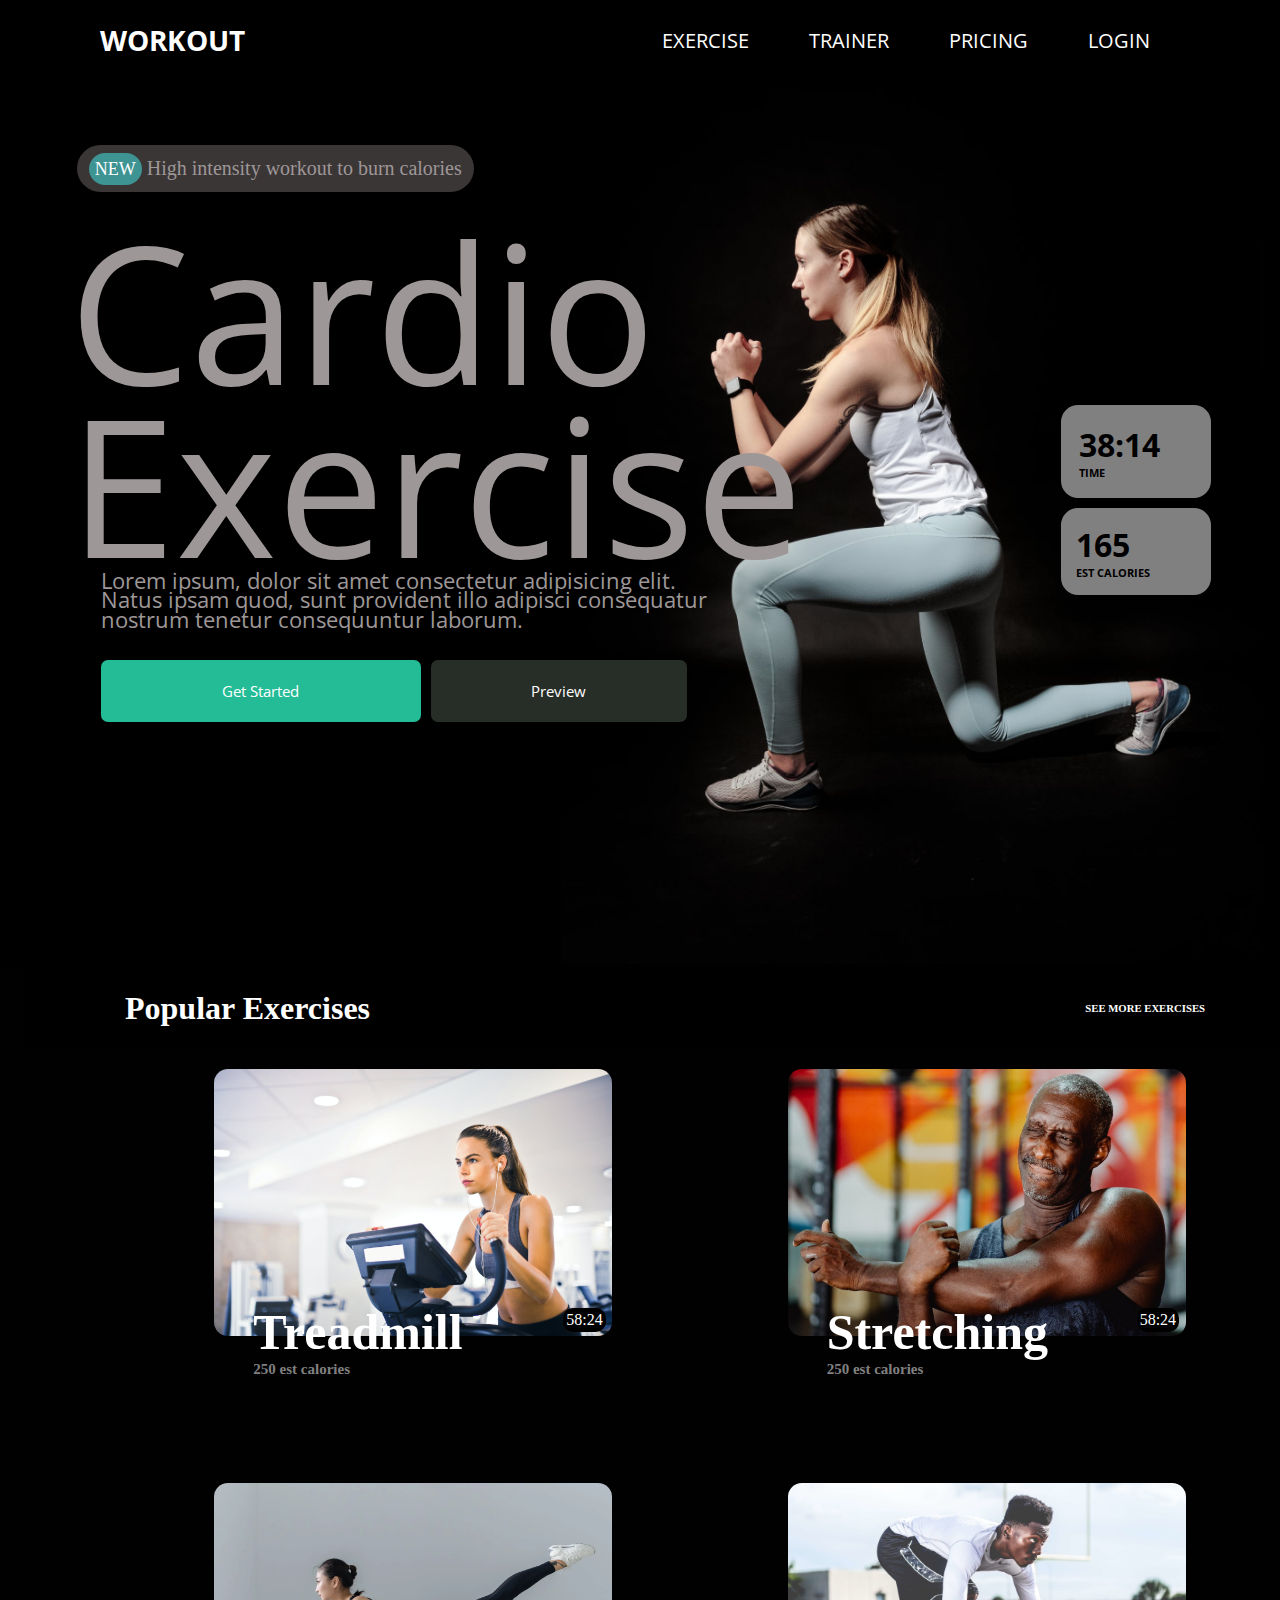
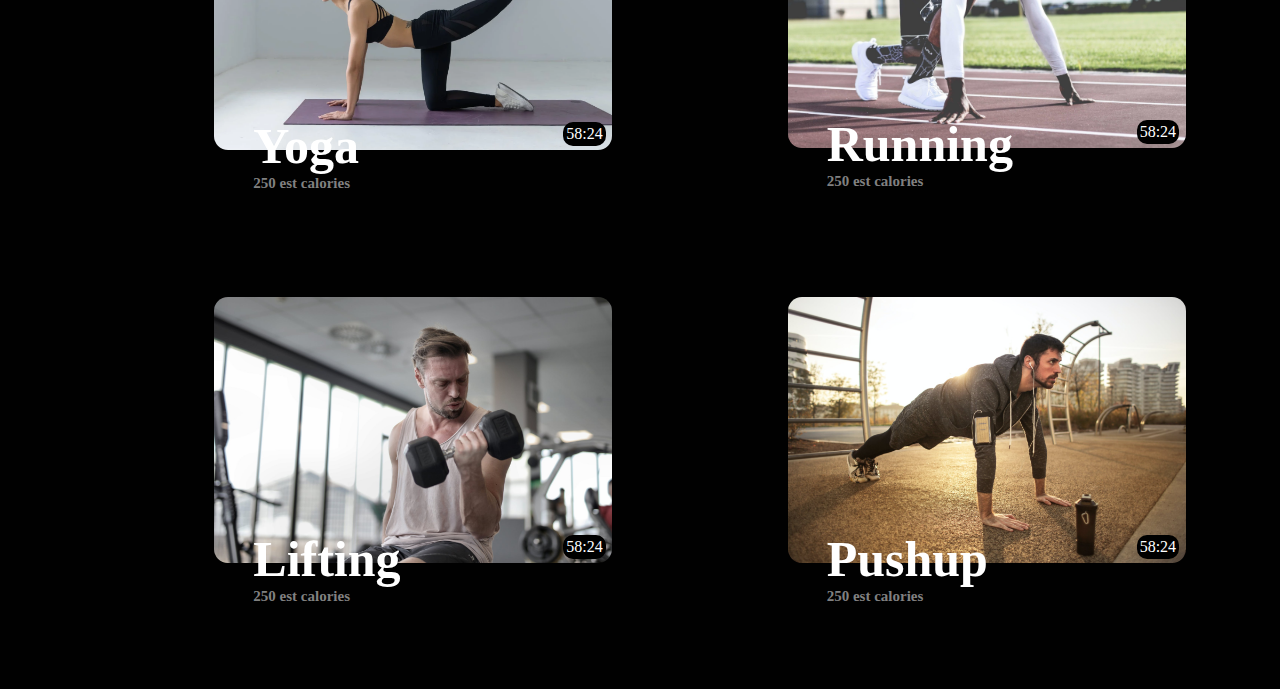
==== index.html @ fe5f3f13 "pushed" ====
<!DOCTYPE html>
<html lang="en">
  <head>
    <meta charset="UTF-8" />
    <meta http-equiv="X-UA-Compatible" content="IE=edge" />
    <meta name="viewport" content="width=device-width, initial-scale=1.0" />
    <title>TradeX Application</title>
    <!-- CSS only -->

    <link
      href="https://fonts.googleapis.com/css2?family=Open+Sans:wght@500&display=swap"
      rel="stylesheet"
    />
    <link
      rel="stylesheet"
      href="https://cdnjs.cloudflare.com/ajax/libs/font-awesome/4.7.0/css/font-awesome.min.css"
    />
    <link rel="stylesheet" href="styles.css" />
  </head>

  <body>
    <header>
      <div class="logo">WORKOUT</div>
      <div class="hamburger">
        <i class="fa fa-bars" style="font-size: 15px; color: white"></i>
        <!-- <div class="line"></div>
        <div class="line"></div>
        <div class="line"></div> -->
      </div>
      <nav class="nav-bar">
        <ul>
          <li>
            <a href="">EXERCISE</a>
          </li>
          <li>
            <a href=" ">TRAINER</a>
          </li>
          <li>
            <a href=" ">PRICING</a>
          </li>
          <li>
            <a href=" ">LOGIN</a>
          </li>
        </ul>
      </nav>
    </header>
    <div class="Top-Div">
      <img src="assets/image 1(1).png" alt="" />
      <div id="spanone">
        <h3>
          <span id="newSpan">NEW</span> High intensity workout to burn calories
        </h3>
      </div>
      <div class="cardio">
        <p>Cardio Exercise</p>
        <span class="lorem-btn">
          <p>
            Lorem ipsum, dolor sit amet consectetur adipisicing elit. Natus
            ipsam quod, sunt provident illo adipisci consequatur nostrum tenetur
            consequuntur laborum. <br />
            <button id="btns1">Get Started</button
            ><button id="btns2">Preview</button>
          </p></span
        >
      </div>
      <div class="stat">
        <div class="stat-time">
          <h1>38:14</h1>
          <h6>TIME</h6>
        </div>
        <div class="stat-cal">
          <h1>165</h1>
          <h6>EST CALORIES</h6>
        </div>
      </div>
    </div>
    <div class="Mid-Div">
      <div class="Mid-Div1">
        <h1>Popular Exercises</h1>
        <h6>SEE MORE EXERCISES</h6>
      </div>
      <div class="Cards">
        <div class="Card1">
              <img src="assets/image 4.png" alt="Card1">
              <span id="Card11"> <h1>Treadmill</h1>  <h6>250 est calories</h6></span>
              <span class="timer">
                <p>58:24</p>
              </span>
            </div>
        <div class="Card1">
              <img src="assets/image 7.png" alt="Card1">
              <span id="Card11"> <h1>Stretching</h1><h6>250 est calories</h6></span><span class="timer">
                <p>58:24</p>
              </span>
            </div>
        <div class="Card1">
              <img src="assets/image 2.png" alt="Card1">
              <span id="Card11"> <h1 >Yoga</h1>  <h6>250 est calories</h6></span><span class="timer">
                <p>58:24</p>
              </span> </div>
        <div class="Card1">   
              <img src="assets/image 5.png" alt="Card1">
              <span id="Card11"> <h1>Running</h1>  <h6>250 est calories</h6></span> <span class="timer">
                <p>58:24</p>
              </span></div>
        <div class="Card1">
              <img src="assets/image 6.png" alt="Card1">
              <span id="Card11"> <h1>Lifting</h1>  <h6>250 est calories</h6></span><span class="timer">
                <p>58:24</p>
              </span> </div>
        <div class="Card1">
                <img src="assets/image 3.png" alt="Card1">
                <span id="Card11"> <h1>Pushup</h1>  <h6>250 est calories</h6></span><span class="timer">
                    <p>58:24</p>
                  </span> </div>
        </div>
         
        </div>
    </div>
  </body>
  <script>
    hamburger = document.querySelector(".hamburger");
    hamburger.onclick = function () {
      navBar = document.querySelector(".nav-bar");
      navBar.classList.toggle("active");
    };
  </script>
</html>
---- styles.css ----
* {
  /* background-color: rgb(255, 255, 255); */
  margin: 0;
  padding: 0;
  list-style: none;
  text-decoration: none;
  /* font-family: "Google Sans Regular"; */
  box-sizing: border-box;
}

@media (min-width: 1100px) and (max-width: 1700px) {
  body {
    background-color: #010101;
  }
  header {
    width: 100%;
    height: 80px;
    background-color: #000000;
    display: flex;
    align-items: center;
    justify-content: space-between;
    padding: 0 100px;
  }

  .logo {
    font-size: 28px;
    font-family: "Open Sans", sans-serif;
    font-weight: bold;
    color: #ffffff;
    background-color: #01010100;
  }

  .hamburger {
    display: none;
  }
  .nav-bar ul {
    display: flex;
    z-index: 12;
  }
  .nav-bar ul li a {
    display: block;
    color: #fefefe;
    font-size: 20px;
    font-family: "Open Sans", sans-serif;
    padding: 10px 25px;
    border-radius: 50px;
    transition: 0.1s;
    margin: 0 5px;
    z-index: 12;
  }

  .nav-bar ul li a:hover {
    color: #19505f;
  }

  .nav-bar ul li a.active {
    color: #202029;
    background: #fefefe;
  }
  .Top-Div {
    background-color: rgb(0, 0, 0);
    width: 100%;
    height: auto;
    align-items: flex-end;
    text-align: right;
  }
  .Top-Div img {
    /* top: 25px; */
    right: 15px;
    position: relative;
    width: 55vw;
    height: auto;
  }
  #spanone {
    width: max-content;
    background-color: rgb(59, 54, 54);
    text-align: left;
    position: absolute;
    top: 145px;
    left: 6%;

    bottom: 80%;
    color: rgb(158, 151, 151);
    height: max-content;
    border-radius: 25px;
    padding: 05px;
    font-weight: lighter;
  }
  #spanone h3 {
    font-weight: lighter;
    font-size: 20px;
    padding: 07px;
  }
  #newSpan {
    background-color: rgb(62, 147, 147);
    color: rgb(255, 255, 255);
    border-radius: 25px;
    padding: 06px;
    font-size: 18px;
  }
  .cardio {
    line-height: 0.9;
    width: 50vw;
    font-size: 15vw;
    text-align: left;
    position: absolute;
    top: 220px;
    left: 5%;
    bottom: 30%;
    color: rgb(158, 151, 151);
    height: max-content;
    border-radius: 25px;
    padding: 05px;
    font-family: "Open Sans", sans-serif;
    height: auto;
  }

  .lorem-btn {
    margin: 50px 0 0 0;
    line-height: 0.9;
    width: 50vw;
    text-align: left;
    position: relative;
    left: 5%;
    color: rgb(158, 151, 151);
    height: max-content;
    border-radius: 25px;
    font-family: "Open Sans", sans-serif;
  }
  .lorem-btn p {
    font-size: 22px;
  }
  .lorem span {
    /* height: 10px; */
  }

  #btns1 {
    border: 1px solid rgba(196, 35, 35, 0);
    background-color: rgb(35, 188, 150);
    margin: 30px 10px 5px 0;
    color: white;
    font-family: "Open Sans", sans-serif;
    font-size: 15px;
    padding: 20px;
    border-radius: 7px;
    width: 25vw;
  }
  #btns2 {
    border: 1px solid rgba(196, 35, 35, 0);
    background-color: rgb(39, 46, 39);
    margin: 30px 10px 5px 0;
    font-size: 15px;
    padding: 20px;
    color: white;
    font-family: "Open Sans", sans-serif;
    border-radius: 7px;
    width: 20vw;
  }
  .stat {
    position: absolute;
    right: 5%;
    top: 45%;
  }
  .stat-time {
    margin: 0 0 010px 0;
    text-align: left;
    width: 150px;
    padding: 18px;
    background-color: gray;
    font-family: "Open Sans", sans-serif;
    border-radius: 17px;
  }
  .stat-cal {
    text-align: left;
    margin: 010px 05px 0 0;
    width: 150px;
    padding: 15px;
    background-color: gray;
    font-family: "Open Sans", sans-serif;
    border-radius: 17px;
  }
  .Mid-Div1 {
    margin: 0 25px 0 25px;
    width: 100%;
    height: 80px;
    background-color: #000000;
    display: flex;
    align-items: center;
    justify-content: space-between;
    padding: 0 100px;
    color: white;
  }
  .Cards {
    justify-content: space-evenly;
    margin: 0 60px 0 60px;
    width: 100%;
    height: 100%;
    /* border: 2px solid #981c1c; */
    display: flex;
    flex-wrap: wrap;
    border-radius: 15px 15px 15px 15px;
  }
  .Card1 {
    margin: 20px 20px 20px 20px;
    background-color: rgba(255, 255, 255, 0);
    border-radius: 15px 15px 15px 15px;
    width: max-content;
  }
  .Card1 img {
    padding: 01px;
    border-radius: 15px 15px 15px 15px;
    width: 400px;
  }
  #Card11 {
    font-size: 25px;
    position: relative;
    bottom: 40px;
    /* top: 0px; */
    left: 40px;
    z-index: 20;
    color: rgb(255, 255, 255);
    justify-content: space-between;
  }
  #Card11 h6 {
    font-size: 15px;
    color: gray;
  }
  .timer p {
    background-color: black;
    width: max-content;
    padding: 3px;
    color: rgb(255, 255, 255);
    position: relative;
    bottom: 110px;
    left: 350px;
    border-radius: 10px;
  }
}
@media (min-width: 900px) and (max-width: 1100px) {
  header {
    padding: 0 30px;
  }

  body {
    background-color: #010101;
  }
  header {
    width: 100%;
    height: 80px;
    background-color: #000000;
    display: flex;
    align-items: center;
    justify-content: space-between;
    padding: 0 100px;
  }

  .logo {
    font-size: 28px;
    font-family: "Open Sans", sans-serif;
    font-weight: bold;
    color: #ffffff;
    background-color: #01010100;
  }

  .hamburger {
    display: none;
  }
  .nav-bar ul {
    display: flex;
    z-index: 12;
  }
  .nav-bar ul li a {
    display: block;
    color: #fefefe;
    font-size: 15px;
    font-family: "Open Sans", sans-serif;
    padding: 5px 15px;
    border-radius: 50px;
    transition: 0.1s;
    margin: 0 5px;
    z-index: 12;
  }

  .nav-bar ul li a:hover {
    color: #19505f;
  }

  .nav-bar ul li a.active {
    color: #202029;
    background: #fefefe;
  }
  .Top-Div {
    background-color: rgb(0, 0, 0);
    width: 100%;
    height: auto;
    align-items: flex-end;
    text-align: right;
  }
  .Top-Div img {
    /* top: 25px; */
    right: 15px;
    position: relative;
    width: 55vw;
    height: auto;
  }
  #spanone {
    width: max-content;
    background-color: rgb(59, 54, 54);
    text-align: left;
    position: absolute;
    top: 145px;
    left: 6%;

    bottom: 80%;
    color: rgb(158, 151, 151);
    height: max-content;
    border-radius: 25px;
    padding: 05px;
    font-weight: lighter;
  }
  #spanone h3 {
    font-weight: lighter;
    font-size: 20px;
    padding: 07px;
  }
  #newSpan {
    background-color: rgb(62, 147, 147);
    color: rgb(255, 255, 255);
    border-radius: 25px;
    padding: 06px;
    font-size: 18px;
  }
  .cardio {
    line-height: 0.9;
    width: 50vw;
    font-size: 15vw;
    text-align: left;
    position: absolute;
    top: 220px;
    left: 5%;
    bottom: 30%;
    color: rgb(158, 151, 151);
    height: max-content;
    border-radius: 25px;
    padding: 05px;
    font-family: "Open Sans", sans-serif;
  }
  .stat {
    position: absolute;
    right: 5%;
    top: 45%;
  }
  .stat-time {
    margin: 0 0 010px 0;
    text-align: left;
    width: 150px;
    padding: 18px;
    background-color: gray;
    font-family: "Open Sans", sans-serif;
    border-radius: 17px;
  }
  .stat-cal {
    text-align: left;
    margin: 010px 05px 0 0;
    width: 150px;
    padding: 15px;
    background-color: gray;
    font-family: "Open Sans", sans-serif;
    border-radius: 17px;
  }
  .lorem-btn {
    margin: 50px 0 0 0;
    line-height: 0.9;
    width: 50vw;
    text-align: left;
    position: relative;
    left: 5%;
    color: rgb(158, 151, 151);
    height: max-content;
    border-radius: 25px;
    font-family: "Open Sans", sans-serif;
  }
  .lorem-btn p {
    font-size: 22px;
  }
  .lorem span {
    height: 50px;
  }
  #btns1 {
    border: 1px solid rgba(196, 35, 35, 0);
    background-color: rgb(35, 188, 150);
    margin: 30px 10px 5px 0;
    color: white;
    font-family: "Open Sans", sans-serif;
    font-size: 15px;
    padding: 20px;
    border-radius: 7px;
    width: 25vw;
  }
  #btns2 {
    border: 1px solid rgba(196, 35, 35, 0);
    background-color: rgb(39, 46, 39);
    margin: 30px 10px 5px 0;
    font-size: 15px;
    padding: 20px;
    color: white;
    font-family: "Open Sans", sans-serif;
    border-radius: 7px;
    width: 20vw;
  }
  .Mid-Div1 {
    margin: 0 25px 0 25px;
    width: 100%;
    height: 80px;
    background-color: #000000;
    display: flex;
    align-items: center;
    justify-content: space-between;
    padding: 0 100px;
    color: white;
  }
  .Cards {
    justify-content: space-evenly;
    margin: 0 60px 0 60px;
    width: 100%;
    height: 100%;
    /* border: 2px solid #981c1c; */
    display: flex;
    flex-wrap: wrap;
    border-radius: 15px 15px 15px 15px;
  }
  .Card1 {
    margin: 20px 20px 20px 20px;
    background-color: rgba(255, 255, 255, 0);
    border-radius: 15px 15px 15px 15px;
    width: max-content;
  }
  .Card1 img {
    padding: 01px;
    border-radius: 15px 15px 15px 15px;
    width: 400px;
  }
  #Card11 {
    font-size: 25px;
    position: relative;
    bottom: 40px;
    /* top: 0px; */
    left: 40px;
    z-index: 20;
    color: rgb(255, 255, 255);
    justify-content: space-between;
  }
  #Card11 h6 {
    font-size: 15px;
    color: gray;
  }
  .timer p {
    background-color: black;
    width: max-content;
    padding: 3px;
    color: rgb(255, 255, 255);
    position: relative;
    bottom: 110px;
    left: 350px;
    border-radius: 10px;
  }
}
@media (min-width: 768px) and (max-width: 900px) {
  /* .hamburger {
    display: block;
    cursor: pointer;
  }
  .hamburger .line {
    width: 35px;
    height: 5px;
    background-color: #0c4955;
    margin: 5px 0;
  }
  .nav-bar {
    align-items: flex-end;
    height: 00px;
    position: fixed;
    top: 80px;
    left: 50%;
    right: 0;
    width: 50vw;
    background: #08232d82;
    transition: 1s;
    overflow: hidden;
    z-index: 12;
  }
  .nav-bar.active {
    height: 250px;
    border-radius: 0 0 25px 25px;
  }
  .nav-bar ul {
    display: block;
    width: fit-content;
    margin: 1px auto 0 auto;
    text-align: right;
    transition: 1s;
    opacity: 0;
    position: relative;
  }
  .nav-bar.active ul {
    opacity: 1;
  }
  .nav-bar ul li a {
    margin-bottom: 12px;
    font-size: 3vw;
  } */

  body {
    background-color: #010101;
  }
  header {
    width: 100%;
    height: 80px;
    background-color: #000000;
    display: flex;
    align-items: center;
    justify-content: space-between;
    padding: 0 100px;
  }

  .logo {
    font-size: 28px;
    font-family: "Open Sans", sans-serif;
    font-weight: bold;
    color: #ffffff;
    background-color: #01010100;
  }

  .hamburger {
    display: none;
  }
  .nav-bar ul {
    display: flex;
    z-index: 12;
  }
  .nav-bar ul li a {
    display: block;
    color: #fefefe;
    font-size: 15px;
    font-family: "Open Sans", sans-serif;
    padding: 5px 05px;
    border-radius: 50px;
    transition: 0.1s;
    margin: 0 5px;
    z-index: 12;
  }

  .nav-bar ul li a:hover {
    color: #19505f;
  }

  .nav-bar ul li a.active {
    color: #202029;
    background: #fefefe;
  }
  .Top-Div {
    background-color: rgb(0, 0, 0);
    width: 100%;
    height: auto;
    align-items: flex-end;
    text-align: right;
  }
  .Top-Div img {
    /* top: 25px; */
    right: 15px;
    position: relative;
    width: 55vw;
    height: auto;
  }
  #spanone {
    width: max-content;
    background-color: rgb(59, 54, 54);
    text-align: left;
    position: absolute;
    top: 145px;
    left: 6%;

    bottom: 80%;
    color: rgb(158, 151, 151);
    height: max-content;
    border-radius: 25px;
    padding: 05px;
    font-weight: lighter;
  }
  #spanone h3 {
    font-weight: lighter;
    font-size: 20px;
    padding: 07px;
  }
  #newSpan {
    background-color: rgb(62, 147, 147);
    color: rgb(255, 255, 255);
    border-radius: 25px;
    padding: 06px;
    font-size: 18px;
  }
  .cardio {
    line-height: 0.9;
    width: 50vw;
    font-size: 15vw;
    text-align: left;
    position: absolute;
    top: 220px;
    left: 5%;
    bottom: 30%;
    color: rgb(158, 151, 151);
    height: max-content;
    border-radius: 25px;
    padding: 05px;
    font-family: "Open Sans", sans-serif;
  }
  .stat {
    position: absolute;
    right: 5%;
    top: 45%;
  }
  .stat-time {
    margin: 0 0 010px 0;
    text-align: left;
    width: 150px;
    padding: 18px;
    background-color: gray;
    font-family: "Open Sans", sans-serif;
    border-radius: 17px;
  }
  .stat-cal {
    text-align: left;
    margin: 010px 05px 0 0;
    width: 150px;
    padding: 15px;
    background-color: gray;
    font-family: "Open Sans", sans-serif;
    border-radius: 17px;
  }
  .lorem-btn {
    margin: 50px 0 0 0;
    line-height: 0.9;
    width: 50vw;
    text-align: left;
    position: relative;
    left: 5%;
    color: rgb(158, 151, 151);
    height: max-content;
    border-radius: 25px;
    font-family: "Open Sans", sans-serif;
  }
  .lorem-btn p {
    font-size: 22px;
  }
  .lorem span {
    height: 50px;
  }
  #btns1 {
    border: 1px solid rgba(196, 35, 35, 0);
    background-color: rgb(35, 188, 150);
    margin: 30px 10px 5px 0;
    color: white;
    font-family: "Open Sans", sans-serif;
    font-size: 15px;
    padding: 20px;
    border-radius: 7px;
    width: 25vw;
  }
  #btns2 {
    border: 1px solid rgba(196, 35, 35, 0);
    background-color: rgb(39, 46, 39);
    margin: 30px 10px 5px 0;
    font-size: 15px;
    padding: 20px;
    color: white;
    font-family: "Open Sans", sans-serif;
    border-radius: 7px;
    width: 20vw;
  }
  .Mid-Div1 {
    margin: 0 25px 0 25px;
    width: 100%;
    height: 80px;
    background-color: #000000;
    display: flex;
    align-items: center;
    justify-content: space-between;
    padding: 0 100px;
    color: white;
  }
  .Cards {
    justify-content: space-evenly;
    margin: 0 60px 0 60px;
    width: 100%;
    height: 100%;
    /* border: 2px solid #981c1c; */
    display: flex;
    flex-wrap: wrap;
    border-radius: 15px 15px 15px 15px;
  }
  .Card1 {
    margin: 20px 20px 20px 20px;
    background-color: rgba(255, 255, 255, 0);
    border-radius: 15px 15px 15px 15px;
    width: max-content;
  }
  .Card1 img {
    padding: 01px;
    border-radius: 15px 15px 15px 15px;
    width: 400px;
  }
  #Card11 {
    font-size: 25px;
    position: relative;
    bottom: 40px;
    /* top: 0px; */
    left: 40px;
    z-index: 20;
    color: rgb(255, 255, 255);
    justify-content: space-between;
  }
  #Card11 h6 {
    font-size: 15px;
    color: gray;
  }
  .timer p {
    background-color: black;
    width: max-content;
    padding: 3px;
    color: rgb(255, 255, 255);
    position: relative;
    bottom: 110px;
    left: 350px;
    border-radius: 10px;
  }
}
@media (min-width: 480px) and (max-width: 768px) {
  body {
    background-color: #010101;
  }
  header {
    width: 100%;
    height: 45px;
    background-color: #000000;
    display: flex;
    align-items: center;
    justify-content: space-between;
    padding: 0 10px 0 0;
  }
  .logo {
    font-size: 28px;
    font-family: "Open Sans", sans-serif;
    font-weight: bold;
    color: #ffffff;
    background-color: #01010100;
  }
  .hamburger {
    display: block;
    cursor: pointer;
  }
  .nav-bar {
    height: 00px;
    position: static;
    top: 60px;
    left: 72%;
    right: 0;
    width: 25vw;
    background: #08232d82;
    transition: 1s;
    overflow: hidden;
    z-index: 12;
  }
  .nav-bar.active {
    height: 150px;
    border-radius: 0 0 25px 25px;
  }
  .nav-bar ul {
    display: block;
    width: fit-content;
    margin: 1px auto 0 auto;
    text-align: right;
    transition: 0.5s;
    opacity: 0;
  }
  .nav-bar.active ul {
    opacity: 1;
  }
  .nav-bar ul li a {
    /* margin-bottom: 12px ; */
    font-size: 15px;
    position: relative;
    /* left: 25vw; */
  }
  .nav-bar ul li a:hover {
    color: #19505f;
  }
  .nav-bar ul li a.active {
    color: #202029;
    background: #fefefe;
  }
  header {
    padding: 0 50px;
  }
  .logo {
    font-size: 14px;
    font-weight: bold;
    color: #ffffff;
    background-color: #01010100;
  }
  .Top-Div {
    background-color: rgb(0, 0, 0);
    width: 100%;
    height: auto;
    align-items: flex-end;
    text-align: right;
  }
  .Top-Div img {
    /* top: 25px; */
    right: 15px;
    position: relative;
    width: 55vw;
    height: auto;
  }
  #spanone {
    width: fit-content;
    background-color: rgb(59, 54, 54);
    text-align: left;
    position: absolute;
    top: 60px;
    left: 6%;
    bottom: 80%;
    color: rgb(158, 151, 151);
    height: max-content;
    border-radius: 25px;
    padding: 03px;
    font-weight: lighter;
  }
  #spanone h3 {
    font-weight: lighter;
    font-size: 6px;
    padding: 2px;
  }
  #newSpan {
    background-color: aqua;
    color: rgb(255, 255, 255);
    border-radius: 25px;
    padding: 3px;
    font-size: 5px;
  }
  .cardio {
    line-height: 0.9;
    width: 50vw;
    font-size: 14.5vw;
    text-align: left;
    position: absolute;
    top: 80px;
    left: 5%;
    bottom: 30%;
    color: rgb(255, 255, 255);
    height: max-content;
    border-radius: 25px;
    padding: 05px;
    font-family: "Open Sans", sans-serif;
  }
  .lorem-btn {
    top: 10px;
    margin: 0px 0 0 0;
    line-height: 0.9;
    width: 50vw;
    text-align: left;
    position: relative;
    left: 5%;
    color: rgb(158, 151, 151);
    height: max-content;
    border-radius: 25px;
    font-family: "Open Sans", sans-serif;
  }
  .lorem-btn p {
    font-size: 6px;
    width: 150px;
  }
  #btns1 {
    border: 1px solid rgba(196, 35, 35, 0);
    background-color: rgb(35, 188, 150);
    margin: 5px 5px 5px 0;
    color: white;
    font-family: "Open Sans", sans-serif;
    font-size: 6px;
    padding: 5px;
    border-radius: 7px;
    width: max-content;
  }
  #btns2 {
    border: 1px solid rgba(196, 35, 35, 0);
    background-color: rgb(39, 46, 39);
    margin: 5px 5px 5px 0;
    color: white;
    font-family: "Open Sans", sans-serif;
    font-size: 6px;
    padding: 5px;
    border-radius: 7px;
    width: max-content;
  }
  .stat {
    position: absolute;
    right: 7%;
    top: 90px;
  }
  .stat-time {
    color: yellow;
    font-size: 4px;
    margin: 0 0 010px 0;
    text-align: left;
    width: max-content;
    padding: 5px;
    background-color: rgb(74, 67, 67);
    font-family: "Open Sans", sans-serif;
    border-radius: 8px;
  }
  .stat-cal {
    color: rgb(190, 24, 51);
    font-size: 4px;
    margin: 0 0 010px 0;
    text-align: left;
    width: 30px;
    padding: 5px;
    background-color: rgb(74, 67, 67);
    font-family: "Open Sans", sans-serif;
    border-radius: 8px;
  }
  .Mid-Div1 {
    margin: 0 25px 0 25px;
    width: 100%;
    height: 80px;
    background-color: #000000;
    display: flex;
    align-items: center;
    justify-content: space-between;
    padding: 0 100px;
    color: white;
  }
  .Cards {
    justify-content: space-evenly;
    margin: 0 60px 0 60px;
    width: 100%;
    height: 100%;
    /* border: 2px solid #981c1c; */
    display: flex;
    flex-wrap: wrap;
    border-radius: 15px 15px 15px 15px;
  }
  .Card1 {
    margin: 20px 20px 20px 20px;
    background-color: rgba(255, 255, 255, 0);
    border-radius: 15px 15px 15px 15px;
    width: max-content;
  }
  .Card1 img {
    padding: 01px;
    border-radius: 15px 15px 15px 15px;
    width: 400px;
  }
  #Card11 {
    font-size: 25px;
    position: relative;
    bottom: 40px;
    /* top: 0px; */
    left: 40px;
    z-index: 20;
    color: rgb(255, 255, 255);
    justify-content: space-between;
  }
  #Card11 h6 {
    font-size: 15px;
    color: gray;
  }
  .timer p {
    background-color: black;
    width: max-content;
    padding: 3px;
    color: rgb(255, 255, 255);
    position: relative;
    bottom: 110px;
    left: 350px;
    border-radius: 10px;
  }
}
@media (min-width: 300px) and (max-width: 480px) {
  body {
    background-color: #010101;
  }
  header {
    width: 100%;
    height: 45px;
    background-color: #000000;
    display: flex;
    align-items: center;
    justify-content: space-between;
  }
  .logo {
    font-size: 28px;
    font-family: "Open Sans", sans-serif;
    font-weight: bold;
    color: #ffffff;
    background-color: #01010100;
  }
  .hamburger {
    display: block;
    cursor: pointer;
  }
  .nav-bar {
    height: 00px;
    position: fixed;
    top: 40px;
    left: 68%;
    right: 0;
    width: 20vw;
    background: #ffffff37;
    transition: 1s;
    overflow: hidden;
    z-index: 12;
  }
  .nav-bar.active {
    height: 80px;
    border-radius: 0 0 10px 10px;
  }
  .nav-bar ul {
    display: block;
    width: fit-content;
    margin: 1px auto 0 auto;
    text-align: left;
    transition: 0.5s;
    opacity: 0;
  }
  .nav-bar.active ul {
    opacity: 1;
  }
  .nav-bar ul li a {
    font-size: 8px;
    position: relative;
    color: white;
  }
  .nav-bar ul li a:hover {
    color: #19505f;
  }
  .nav-bar ul li a.active {
    color: #202029;
    background: #fefefe;
  }
  header {
    position: static;
    padding: 0 50px;
  }
  .logo {
    font-size: 14px;
    font-weight: bold;
    color: #ffffff;
    background-color: #01010100;
  }
  .Top-Div {
    background-color: rgb(0, 0, 0);
    width: 100%;
    height: auto;
    align-items: flex-end;
    text-align: right;
  }
  .Top-Div img {
    /* top: 25px; */
    right: 15px;
    position: relative;
    width: 55vw;
    height: auto;
  }
  #spanone {
    width: fit-content;
    background-color: rgb(59, 54, 54);
    text-align: left;
    position: absolute;
    top: 60px;
    left: 6%;
    bottom: 80%;
    color: rgb(158, 151, 151);
    height: max-content;
    border-radius: 25px;
    padding: 03px;
    font-weight: lighter;
  }
  #spanone h3 {
    font-weight: lighter;
    font-size: 6px;
    padding: 2px;
  }
  #newSpan {
    background-color: aqua;
    color: rgb(255, 255, 255);
    border-radius: 25px;
    padding: 3px;
    font-size: 5px;
  }
  .cardio {
    line-height: 0.9;
    width: 50vw;
    font-size: 14.5vw;
    text-align: left;
    position: absolute;
    top: 80px;
    left: 5%;
    bottom: 30%;
    color: rgb(255, 255, 255);
    height: max-content;
    border-radius: 25px;
    padding: 05px;
    font-family: "Open Sans", sans-serif;
  }
  .lorem-btn {
    top: 10px;
    margin: 0px 0 0 0;
    line-height: 0.9;
    width: 50vw;
    text-align: left;
    position: relative;
    left: 5%;
    color: rgb(158, 151, 151);
    height: max-content;
    border-radius: 25px;
    font-family: "Open Sans", sans-serif;
  }
  .lorem-btn p {
    font-size: 6px;
    width: 150px;
  }
  #btns1 {
    border: 1px solid rgba(196, 35, 35, 0);
    background-color: rgb(35, 188, 150);
    margin: 5px 5px 5px 0;
    color: white;
    font-family: "Open Sans", sans-serif;
    font-size: 6px;
    padding: 5px;
    border-radius: 7px;
    width: max-content;
  }
  #btns2 {
    border: 1px solid rgba(196, 35, 35, 0);
    background-color: rgb(39, 46, 39);
    margin: 5px 5px 5px 0;
    color: white;
    font-family: "Open Sans", sans-serif;
    font-size: 6px;
    padding: 5px;
    border-radius: 7px;
    width: max-content;
  }
  .stat {
    position: absolute;
    right: 7%;
    top: 90px;
  }
  .stat-time {
    color: yellow;
    font-size: 4px;
    margin: 0 0 010px 0;
    text-align: left;
    width: max-content;
    padding: 5px;
    background-color: rgb(74, 67, 67);
    font-family: "Open Sans", sans-serif;
    border-radius: 8px;
  }
  .stat-cal {
    color: rgb(190, 24, 51);
    font-size: 4px;
    margin: 0 0 010px 0;
    text-align: left;
    width: 30px;
    padding: 5px;
    background-color: rgb(74, 67, 67);
    font-family: "Open Sans", sans-serif;
    border-radius: 8px;
  }
  .Mid-Div1 {
    /* margin: 0 25px 0 25px; */
    width: 100%;
    height: auto;
    background-color: #000000;
    display: flex;
    align-items: flex-start;
    justify-content: space-between;
    padding: 0 100px;
    color: white;
  }
  .Mid-Div1 h1 {
    width: max-content;
    font-size: 15px;
    padding-bottom: 15px;
    margin-right: 50px;
  }
  .Mid-Div1 h6 {
    margin-left: 0px;
    padding: 10px;
    font-size: 5px;
  }

  .Cards {
    justify-content: space-evenly;
    margin: 0 0px 0 0px;
    width: 100%;
    height: 100%;
    /* border: 2px solid #981c1c; */
    display: flex;
    flex-wrap: wrap;
    border-radius: 15px 15px 15px 15px;
  }
  .Card1 {
    margin: -20px 20px -20px 20px;
    background-color: rgba(255, 255, 255, 0);
    border-radius: 15px 15px 15px 15px;
    width: max-content;
  }
  .Card1 img {
    padding: 01px;
    border-radius: 15px 15px 15px 15px;
    width: 250px;
  }
  #Card11 {
    font-size: 20px;
    position: relative;
    bottom: 35px;
    /* top: 0px; */
    left: 20px;
    z-index: 20;
    color: rgb(255, 255, 255);
    justify-content: space-between;
  }
  #Card11 h6 {
    font-size: 10px;
    color: gray;
  }
  .timer p {
    background-color: black;
    width: max-content;
    padding: 3px;
    color: rgb(255, 255, 255);
    position: relative;
    bottom: 90px;
    left: 200px;
    border-radius: 10px;
  }
}
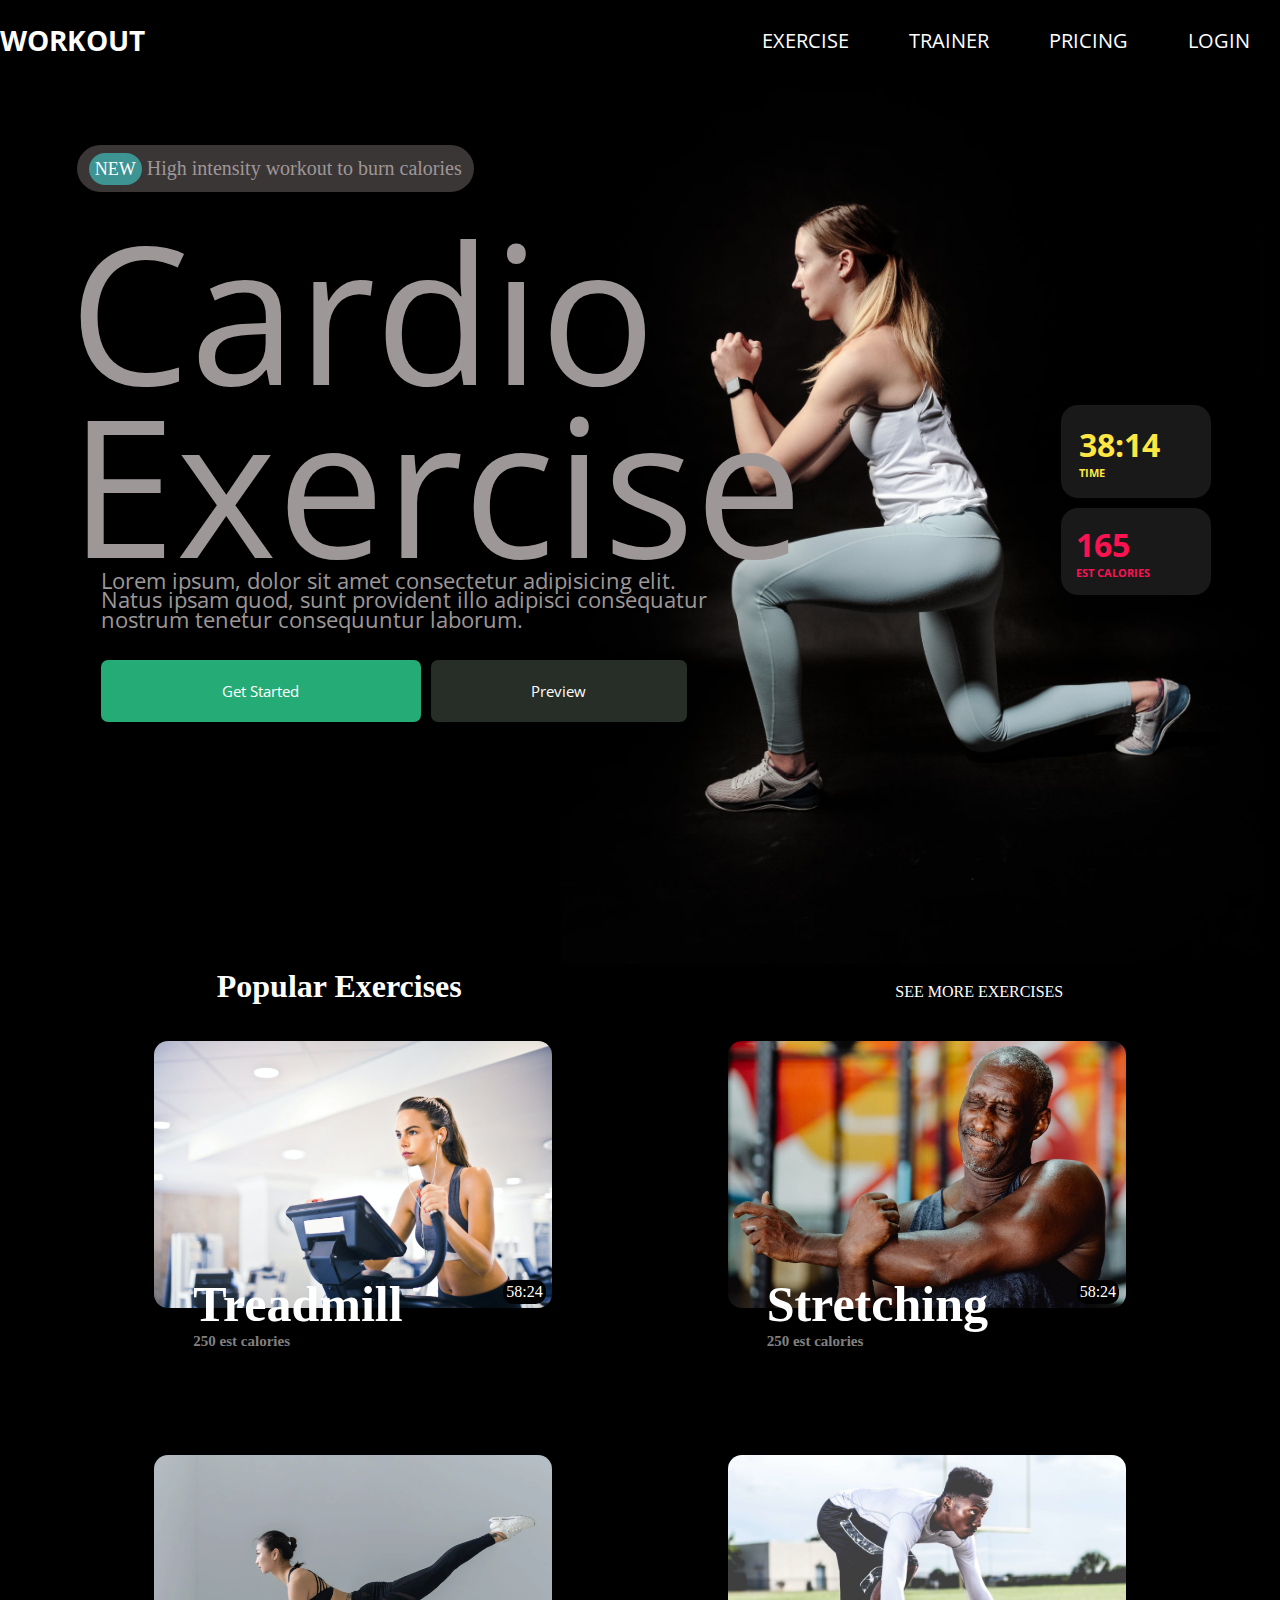
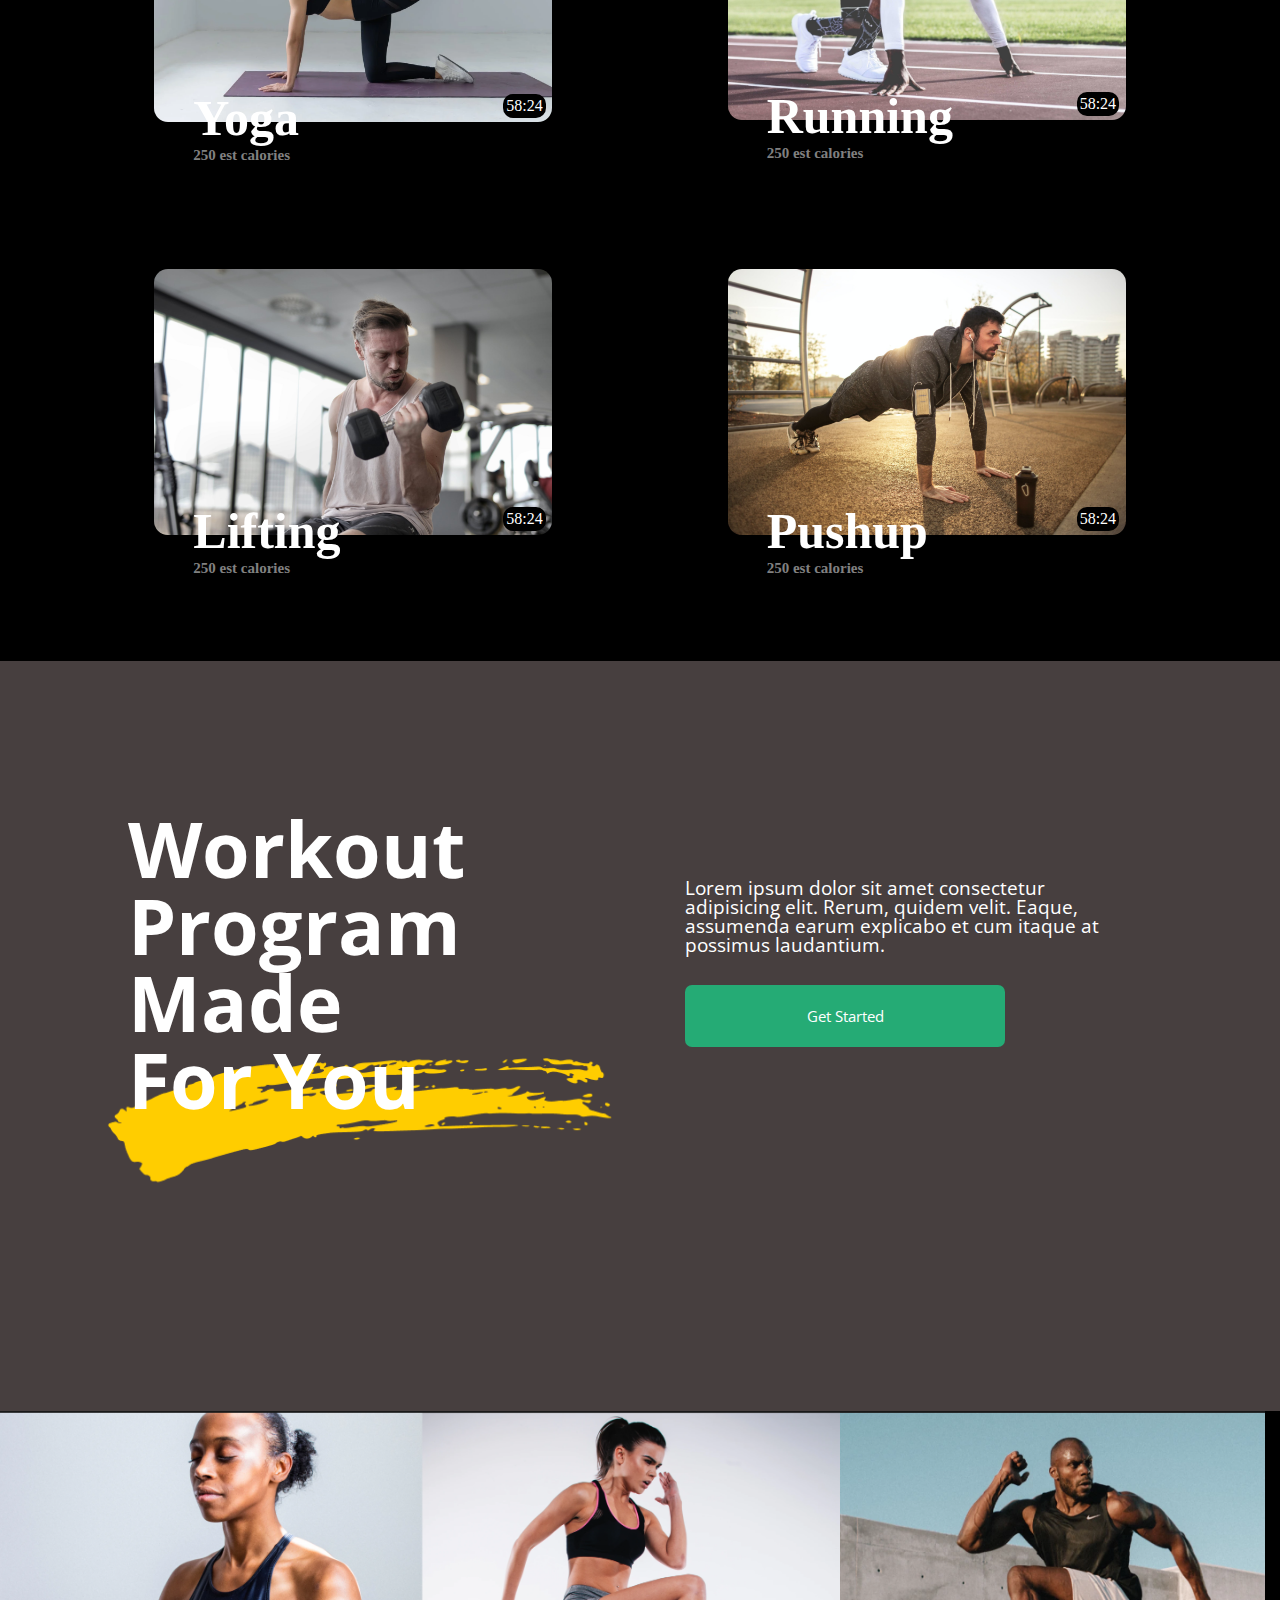
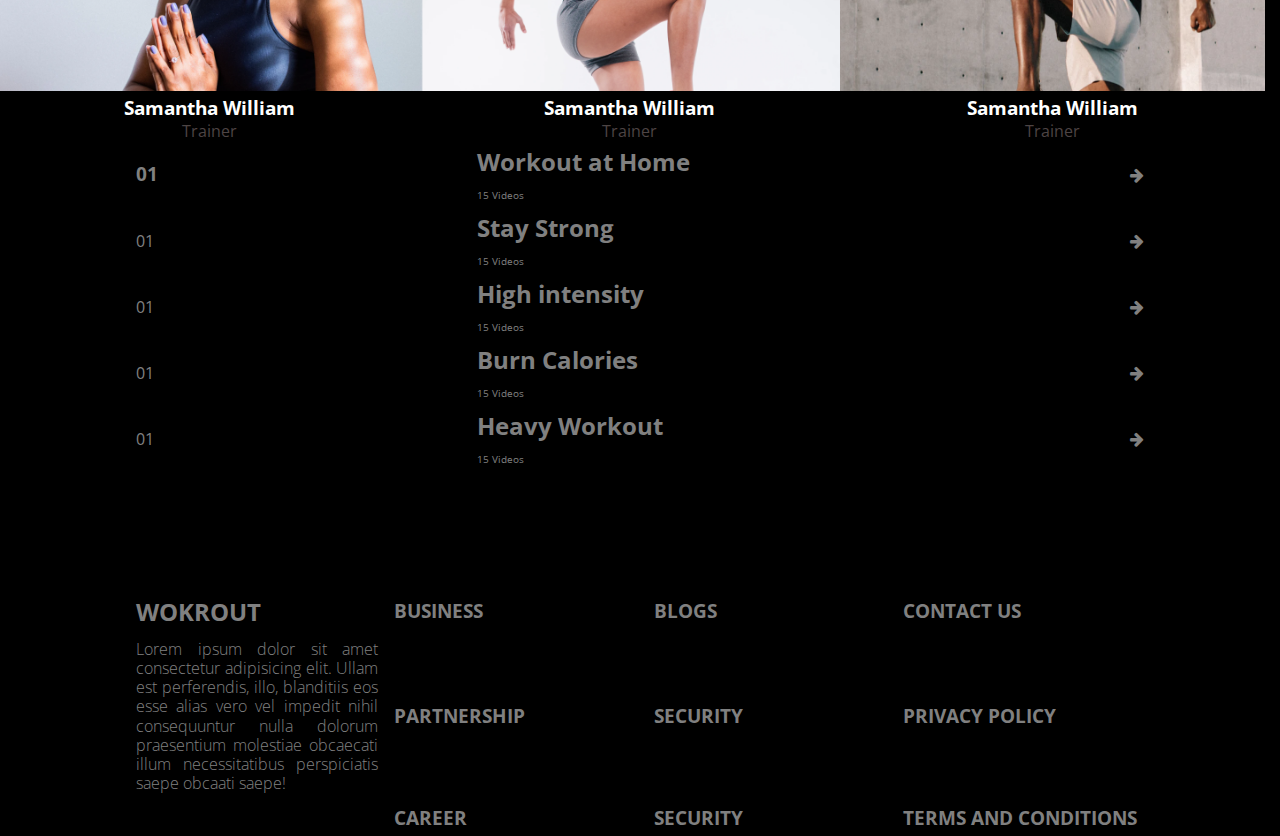
==== commit 4f528775: "Final Commit" ====
--- a/index.html
+++ b/index.html
@@ -76,46 +76,184 @@
     </div>
     <div class="Mid-Div">
       <div class="Mid-Div1">
-        <h1>Popular Exercises</h1>
-        <h6>SEE MORE EXERCISES</h6>
+        <h1 class="one">Popular Exercises</h1>
+        <p class="two">SEE MORE EXERCISES</p>
       </div>
       <div class="Cards">
         <div class="Card1">
-              <img src="assets/image 4.png" alt="Card1">
-              <span id="Card11"> <h1>Treadmill</h1>  <h6>250 est calories</h6></span>
-              <span class="timer">
-                <p>58:24</p>
-              </span>
-            </div>
-        <div class="Card1">
-              <img src="assets/image 7.png" alt="Card1">
-              <span id="Card11"> <h1>Stretching</h1><h6>250 est calories</h6></span><span class="timer">
-                <p>58:24</p>
-              </span>
-            </div>
-        <div class="Card1">
-              <img src="assets/image 2.png" alt="Card1">
-              <span id="Card11"> <h1 >Yoga</h1>  <h6>250 est calories</h6></span><span class="timer">
-                <p>58:24</p>
-              </span> </div>
-        <div class="Card1">   
-              <img src="assets/image 5.png" alt="Card1">
-              <span id="Card11"> <h1>Running</h1>  <h6>250 est calories</h6></span> <span class="timer">
-                <p>58:24</p>
-              </span></div>
-        <div class="Card1">
-              <img src="assets/image 6.png" alt="Card1">
-              <span id="Card11"> <h1>Lifting</h1>  <h6>250 est calories</h6></span><span class="timer">
-                <p>58:24</p>
-              </span> </div>
-        <div class="Card1">
-                <img src="assets/image 3.png" alt="Card1">
-                <span id="Card11"> <h1>Pushup</h1>  <h6>250 est calories</h6></span><span class="timer">
-                    <p>58:24</p>
-                  </span> </div>
-        </div>
-         
-        </div>
+          <img src="assets/image 4.png" alt="Card1" />
+          <span id="Card11">
+            <h1>Treadmill</h1>
+            <h6>250 est calories</h6></span
+          >
+          <span class="timer">
+            <p>58:24</p>
+          </span>
+        </div>
+        <div class="Card1">
+          <img src="assets/image 7.png" alt="Card1" />
+          <span id="Card11">
+            <h1>Stretching</h1>
+            <h6>250 est calories</h6></span
+          ><span class="timer">
+            <p>58:24</p>
+          </span>
+        </div>
+        <div class="Card1">
+          <img src="assets/image 2.png" alt="Card1" />
+          <span id="Card11">
+            <h1>Yoga</h1>
+            <h6>250 est calories</h6></span
+          ><span class="timer">
+            <p>58:24</p>
+          </span>
+        </div>
+        <div class="Card1">
+          <img src="assets/image 5.png" alt="Card1" />
+          <span id="Card11">
+            <h1>Running</h1>
+            <h6>250 est calories</h6></span
+          >
+          <span class="timer">
+            <p>58:24</p>
+          </span>
+        </div>
+        <div class="Card1">
+          <img src="assets/image 6.png" alt="Card1" />
+          <span id="Card11">
+            <h1>Lifting</h1>
+            <h6>250 est calories</h6></span
+          ><span class="timer">
+            <p>58:24</p>
+          </span>
+        </div>
+        <div class="Card1">
+          <img src="assets/image 3.png" alt="Card1" />
+          <span id="Card11">
+            <h1>Pushup</h1>
+            <h6>250 est calories</h6></span
+          ><span class="timer">
+            <p>58:24</p>
+          </span>
+        </div>
+      </div>
+    </div>
+    <div class="Mid-Div-two">
+      <p>
+        Workout Program Made <br />
+        For You
+      </p>
+     
+      <img src="assets/patch.png" alt="" />
+
+      <div class="Mid-SemiDiv-two">
+        <p>
+          Lorem ipsum dolor sit amet consectetur adipisicing elit. Rerum, quidem
+          velit. Eaque, assumenda earum explicabo et cum itaque at possimus
+          laudantium. <br> <button id="btns1">Get Started</button>
+        </p>
+      </div>
+    </div>
+    <div class="images">
+      <div class="img1">
+        <img src="assets/abc 1.png" alt="" />
+        <h3>Samantha William</h3>
+        <p>Trainer</p>
+      </div>
+      <div class="img1">
+        <img src="assets/abc 2.png" alt="" />
+        <h3>Samantha William</h3>
+        <p>Trainer</p>
+      </div>
+      <div class="img1">
+        <img src="assets/abc 3.png" alt="" />
+        <h3>Samantha William</h3>
+        <p>Trainer</p>
+      </div>
+    </div>
+    <div class="Tables" style="overflow-x: auto">
+      <table>
+        <tr>
+          <td><h3>01</h3></td>
+          <td>
+            <h2>
+             Workout at Home
+            </h2>
+            <br />
+            <p  id="graytags">15 Videos</p>
+          </td>
+          <td id="threecol"><i class="fa fa-arrow-right"></i></td>
+        </tr>
+        <tr>
+          <td>01</td>
+          <td>
+            <h2>
+             Stay Strong
+            </h2>
+            <br />
+            <p id="graytags">15 Videos</p>          </td>
+
+          <td id="threecol"><i class="fa fa-arrow-right"></i></td>
+        </tr>
+        <tr>
+          <td>01</td>
+          <td>
+            <h2>
+          
+            High intensity
+            </h2>
+            <br />
+            <p id="graytags">15 Videos</p>
+          </td>
+
+          <td id="threecol"><i class="fa fa-arrow-right"></i></td>
+        </tr>
+        <tr>
+          <td>01</td>
+          <td>
+            <h2>
+Burn Calories            </h2>
+            <br />
+            <p id="graytags">15 Videos</p>
+          </td>
+
+          <td id="threecol"><i class="fa fa-arrow-right"></i></td>
+        </tr>
+        <tr>
+          <td>01</td>
+          <td>
+            <h2>
+             Heavy Workout
+            </h2>
+            <br />
+            <p id="graytags">15 Videos</p>
+          </td>
+
+          <td id="threecol"><i class="fa fa-arrow-right"></i></td>
+        </tr>
+      </table>
+    </div>
+    <div class="Tables2" style="overflow-x: auto">
+      <table>
+        <tr>
+          <td><h2>WOKROUT</h2></td>
+          <td> <h3>BUSINESS</h3> </td>
+          <td> <h3>BLOGS</h3> </td>
+          <td> <h3>CONTACT US</h3> </td>
+        </tr>
+        <tr>
+          <td id="lorempara"><h4>Lorem ipsum dolor sit amet consectetur adipisicing elit. Ullam est perferendis, illo, blanditiis eos esse alias vero vel impedit nihil consequuntur nulla dolorum praesentium molestiae obcaecati illum necessitatibus perspiciatis saepe obcaati saepe!</h4></td>
+          <td> <h3>PARTNERSHIP</h3> </td>
+          <td> <h3>SECURITY</h3> </td>
+          <td> <h3>PRIVACY POLICY</h3> </td>
+        </tr>
+        <tr>
+          <td id="lorempara"></td>
+          <td> <h3>CAREER</h3> </td>
+          <td> <h3>SECURITY</h3> </td>
+          <td> <h3>TERMS AND CONDITIONS</h3> </td>
+        </tr>
+      </table>
     </div>
   </body>
   <script>
--- a/styles.css
+++ b/styles.css
@@ -10,7 +10,7 @@
 
 @media (min-width: 1100px) and (max-width: 1700px) {
   body {
-    background-color: #010101;
+    background-color: #000000;
   }
   header {
     width: 100%;
@@ -19,7 +19,7 @@
     display: flex;
     align-items: center;
     justify-content: space-between;
-    padding: 0 100px;
+    padding: 0 0px;
   }
 
   .logo {
@@ -101,7 +101,6 @@
   .cardio {
     line-height: 0.9;
     width: 50vw;
-    font-size: 15vw;
     text-align: left;
     position: absolute;
     top: 220px;
@@ -111,6 +110,7 @@
     height: max-content;
     border-radius: 25px;
     padding: 05px;
+    font-size: 15vw;
     font-family: "Open Sans", sans-serif;
     height: auto;
   }
@@ -130,13 +130,9 @@
   .lorem-btn p {
     font-size: 22px;
   }
-  .lorem span {
-    /* height: 10px; */
-  }
-
   #btns1 {
     border: 1px solid rgba(196, 35, 35, 0);
-    background-color: rgb(35, 188, 150);
+    background-color: #25AB75;
     margin: 30px 10px 5px 0;
     color: white;
     font-family: "Open Sans", sans-serif;
@@ -162,25 +158,218 @@
     top: 45%;
   }
   .stat-time {
+    color: #FFE642;
     margin: 0 0 010px 0;
     text-align: left;
     width: 150px;
     padding: 18px;
-    background-color: gray;
+    background-color: #191919;
     font-family: "Open Sans", sans-serif;
     border-radius: 17px;
   }
   .stat-cal {
+    color: #FB1351;
     text-align: left;
     margin: 010px 05px 0 0;
     width: 150px;
     padding: 15px;
-    background-color: gray;
+    background-color: #191919;
     font-family: "Open Sans", sans-serif;
     border-radius: 17px;
   }
+
   .Mid-Div1 {
-    margin: 0 25px 0 25px;
+    color: white;
+    justify-content: space-around;
+    width: 100%;
+    height: 100%;
+    display: flex;
+    flex-wrap: wrap;
+  }
+
+  .Mid-Div1 h1 {
+    padding-bottom: 15px;
+  }
+  .Mid-Div1 p {
+    padding-top: 15px;
+  }
+
+  .Cards {
+    justify-content: space-evenly;
+    /* margin: 0 60px 0 60px; */
+    width: 100%;
+    height: 100%;
+    /* border: 2px solid #981c1c; */
+    display: flex;
+    flex-wrap: wrap;
+    border-radius: 15px 15px 15px 15px;
+  }
+  .Card1 {
+    margin: 20px 20px 20px 20px;
+    background-color: rgba(255, 255, 255, 0);
+    border-radius: 15px 15px 15px 15px;
+    width: max-content;
+  }
+  .Card1 img {
+    padding: 01px;
+    border-radius: 15px 15px 15px 15px;
+    width: 400px;
+  }
+  #Card11 {
+    font-size: 25px;
+    position: relative;
+    bottom: 40px;
+    font-family: "Google Sans Regular";
+    left: 40px;
+    z-index: 20;
+    color: rgb(255, 255, 255);
+    justify-content: space-between;
+  }
+
+  #Card11 h1 {
+    font-family: "Google Sans Regular";
+  }
+  #Card11 h6 {
+    font-size: 15px;
+    color: gray;
+  }
+  .timer p {
+    background-color: black;
+    width: max-content;
+    padding: 3px;
+    color: rgb(255, 255, 255);
+    position: relative;
+    bottom: 110px;
+    left: 350px;
+    border-radius: 10px;
+  }
+  .Mid-Div-two {
+    /* border: 6px solid rgb(152, 19, 19); */
+    background-color: rgb(71, 63, 63);
+    width: 100vw;
+    max-height: 750px;
+    height: 90vh;
+    text-align: left;
+  }
+  .Mid-Div-two img {
+    /* border: 6px solid rgb(16, 100, 68); */
+
+    width: 40vw;
+    height: auto;
+    top: 5%;
+    position: relative;
+    left: 08%;
+  }
+  .Mid-Div-two p {
+    /* border: 6px solid rgb(112, 10, 110); */
+    line-height: 1;
+    z-index: 2;
+    left: 10%;
+    top: 20%;
+    width: 450px;
+    position: relative;
+    color: white;
+    font-size: 6vw;
+    font-weight: bolder;
+    font-family: "Open Sans", sans-serif;
+  }
+  .Mid-SemiDiv-two {
+    align-items: flex-start;
+    margin-top: auto;
+    margin-bottom: auto;
+    width: max-content;
+    position: relative;
+    bottom: 40%;
+    left: 50%;
+    font-weight: 200;
+  }
+  .Mid-SemiDiv-two p {
+    font-size: 1.5vw;
+  }
+  .images {
+    display: flex;
+    flex-direction: row;
+    flex-wrap: wrap;
+  }
+  .img1 {
+    background-color: #00000000;
+    text-align: center;
+    width: max-content;
+  }
+  .img1 img {
+    width: auto;
+    height: 21.825vw;
+  }
+  .img1 p {
+    color: rgb(77, 68, 68);
+    font-family: "Open Sans", sans-serif;
+  }
+  .img1 h3 {
+    color: white;
+    font-family: "Open Sans", sans-serif;
+  }
+
+  /* table */
+  table {
+    line-height: 1;
+    margin-left: 10%;
+    border-collapse: collapse;
+    border-spacing: 0;
+    width: 80%;
+    /* border: 1px solid #ddd; */
+    position: relative;
+  }
+  th,
+  td {
+    font-family: "Open Sans", sans-serif;
+    width: 300px;
+    text-align: LEFT;
+    color: gray;
+    line-height: 1;
+    padding: 8px;
+  }
+  #graytags {
+    font-size: 10px;
+  }
+  #threecol {
+    text-align: right;
+  }
+  #lorempara {
+    width: 15vw;
+    font-family: "Open Sans", sans-serif;
+
+    text-align: justify;
+    color: gray;
+    overflow-wrap: break-word;
+    font-weight: 100;
+  }
+  #lorempara h4 {
+    font-weight: 100;
+    line-height: 1.2;
+  }
+  /* td {
+    justify-content: flex-end;
+    text-align: right;
+  width: 150px;
+    text-align: left;
+    padding: 8px;
+    color: white;
+    border: 1px solid red;
+  } */
+
+  .Tables2 {
+    margin-top: 120px;
+  }
+}
+@media (min-width: 900px) and (max-width: 1100px) {
+  header {
+    padding: 0 30px;
+  }
+
+  body {
+    background-color: #000000;
+  }
+  header {
     width: 100%;
     height: 80px;
     background-color: #000000;
@@ -188,11 +377,178 @@
     align-items: center;
     justify-content: space-between;
     padding: 0 100px;
+  }
+
+  .logo {
+    font-size: 28px;
+    font-family: "Open Sans", sans-serif;
+    font-weight: bold;
+    color: #ffffff;
+    background-color: #01010100;
+  }
+
+  .hamburger {
+    display: none;
+  }
+  .nav-bar ul {
+    display: flex;
+    z-index: 12;
+  }
+  .nav-bar ul li a {
+    display: block;
+    color: #fefefe;
+    font-size: 15px;
+    font-family: "Open Sans", sans-serif;
+    padding: 5px 15px;
+    border-radius: 50px;
+    transition: 0.1s;
+    margin: 0 5px;
+    z-index: 12;
+  }
+
+  .nav-bar ul li a:hover {
+    color: #19505f;
+  }
+
+  .nav-bar ul li a.active {
+    color: #202029;
+    background: #fefefe;
+  }
+  .Top-Div {
+    background-color: rgb(0, 0, 0);
+    width: 100%;
+    height: auto;
+    align-items: flex-end;
+    text-align: right;
+  }
+  .Top-Div img {
+    /* top: 25px; */
+    right: 15px;
+    position: relative;
+    width: 55vw;
+    height: auto;
+  }
+  #spanone {
+    width: max-content;
+    background-color: rgb(59, 54, 54);
+    text-align: left;
+    position: absolute;
+    top: 145px;
+    left: 6%;
+
+    bottom: 80%;
+    color: rgb(158, 151, 151);
+    height: max-content;
+    border-radius: 25px;
+    padding: 05px;
+    font-weight: lighter;
+  }
+  #spanone h3 {
+    font-weight: lighter;
+    font-size: 20px;
+    padding: 07px;
+  }
+  #newSpan {
+    background-color: rgb(62, 147, 147);
+    color: rgb(255, 255, 255);
+    border-radius: 25px;
+    padding: 06px;
+    font-size: 18px;
+  }
+  .cardio {
+    line-height: 0.9;
+    width: 50vw;
+    font-size: 15vw;
+    text-align: left;
+    position: absolute;
+    top: 220px;
+    left: 5%;
+    bottom: 30%;
+    color: rgb(158, 151, 151);
+    height: max-content;
+    border-radius: 25px;
+    padding: 05px;
+    font-family: "Open Sans", sans-serif;
+  }
+  .stat {
+    position: absolute;
+    right: 5%;
+    top: 45%;
+  }
+  .stat-time {    color: #FFE642;
+
+    margin: 0 0 010px 0;
+    text-align: left;
+    width: 150px;
+    padding: 18px;
+    background-color: #191919;
+    font-family: "Open Sans", sans-serif;
+    border-radius: 17px;
+  }
+  .stat-cal {
+    color: #FB1351;
+    text-align: left;
+    margin: 010px 05px 0 0;
+    width: 150px;
+    padding: 15px;
+    background-color: #191919;
+    font-family: "Open Sans", sans-serif;
+    border-radius: 17px;
+  }
+  .lorem-btn {
+    margin: 50px 0 0 0;
+    line-height: 0.9;
+    width: 50vw;
+    text-align: left;
+    position: relative;
+    left: 5%;
+    color: rgb(158, 151, 151);
+    height: max-content;
+    border-radius: 25px;
+    font-family: "Open Sans", sans-serif;
+  }
+  .lorem-btn p {
+    font-size: 22px;
+  }
+  .lorem span {
+    height: 50px;
+  }
+  #btns1 {
+    border: 1px solid rgba(196, 35, 35, 0);
+    background-color: #25AB75;
+    margin: 30px 10px 5px 0;
+    color: white;
+    font-family: "Open Sans", sans-serif;
+    font-size: 15px;
+    padding: 20px;
+    border-radius: 7px;
+    width: 25vw;
+  }
+  #btns2 {
+    border: 1px solid rgba(196, 35, 35, 0);
+    background-color: rgb(39, 46, 39);
+    margin: 30px 10px 5px 0;
+    font-size: 15px;
+    padding: 20px;
+    color: white;
+    font-family: "Open Sans", sans-serif;
+    border-radius: 7px;
+    width: 20vw;
+  }
+  .Mid-Div1 {
+    margin: 0 25px 0 25px;
+    width: 100%;
+    height: 80px;
+    background-color: #000000;
+    display: flex;
+    align-items: center;
+    justify-content: space-between;
+    padding: 0 100px;
     color: white;
   }
   .Cards {
     justify-content: space-evenly;
-    margin: 0 60px 0 60px;
+    /* margin: 0 60px 0 60px; */
     width: 100%;
     height: 100%;
     /* border: 2px solid #981c1c; */
@@ -235,14 +591,131 @@
     left: 350px;
     border-radius: 10px;
   }
+  .Mid-Div-two {
+    /* border: 6px solid rgb(152, 19, 19); */
+    background-color: rgb(71, 63, 63);
+    width: 100vw;
+    max-height: 750px;
+    height: 90vh;
+    text-align: left;
+  }
+  .Mid-Div-two img {
+    /* border: 6px solid rgb(16, 100, 68); */
+
+    width: 40vw;
+    height: auto;
+    top: 5%;
+    position: relative;
+    left: 08%;
+  }
+  .Mid-Div-two p {
+    /* border: 6px solid rgb(112, 10, 110); */
+    line-height: 1;
+    z-index: 2;
+    left: 10%;
+    top: 20%;
+    width: 450px;
+    position: relative;
+    color: white;
+    font-size: 6vw;
+    font-weight: bolder;
+    font-family: "Open Sans", sans-serif;
+  }
+  .Mid-SemiDiv-two {
+    align-items: flex-start;
+    margin-top: auto;
+    margin-bottom: auto;
+    width: max-content;
+    position: relative;
+    bottom: 40%;
+    left: 50%;
+    font-weight: 200;
+  }
+  .Mid-SemiDiv-two p {
+    font-size: 1.5vw;
+  }
+  .images {
+    display: flex;
+    flex-direction: row;
+    flex-wrap: wrap;
+  }
+  .img1 {
+    background-color: #00000000;
+    text-align: center;
+    width: max-content;
+  }
+  .img1 img {
+    width: auto;
+    height: 21.825vw;
+  }
+  .img1 p {
+    color: rgb(77, 68, 68);
+    font-family: "Open Sans", sans-serif;
+  }
+  .img1 h3 {
+    color: white;
+    font-family: "Open Sans", sans-serif;
+  }
+
+  /* table */
+  table {
+    line-height: 1;
+    margin-left: 10%;
+    border-collapse: collapse;
+    border-spacing: 0;
+    width: 80%;
+    /* border: 1px solid #ddd; */
+    position: relative;
+  }
+  th,
+  td {
+    font-family: "Open Sans", sans-serif;
+    width: 300px;
+    text-align: LEFT;
+    color: gray;
+    line-height: 1;
+    padding: 8px;
+  }
+  #graytags {
+    font-size: 10px;
+  }
+  #threecol {
+    text-align: right;
+  }
+  #lorempara {
+    width: 15vw;
+    font-family: "Open Sans", sans-serif;
+
+    text-align: justify;
+    color: gray;
+    overflow-wrap: break-word;
+    font-weight: 100;
+  }
+  #lorempara h4 {
+    font-weight: 100;
+    line-height: 1.2;
+  }
+  /* td {
+    justify-content: flex-end;
+    text-align: right;
+  width: 150px;
+    text-align: left;
+    padding: 8px;
+    color: white;
+    border: 1px solid red;
+  } */
+
+  .Tables2 {
+    margin-top: 120px;
+  }
 }
-@media (min-width: 900px) and (max-width: 1100px) {
+@media (min-width: 768px) and (max-width: 900px) {
   header {
     padding: 0 30px;
   }
 
   body {
-    background-color: #010101;
+    background-color: #000000;
   }
   header {
     width: 100%;
@@ -350,21 +823,23 @@
     right: 5%;
     top: 45%;
   }
-  .stat-time {
+  .stat-time {    color: #FFE642;
+
     margin: 0 0 010px 0;
     text-align: left;
     width: 150px;
     padding: 18px;
-    background-color: gray;
+    background-color: #191919;
     font-family: "Open Sans", sans-serif;
     border-radius: 17px;
   }
-  .stat-cal {
+  .stat-cal {    color: #FB1351;
+
     text-align: left;
     margin: 010px 05px 0 0;
     width: 150px;
     padding: 15px;
-    background-color: gray;
+    background-color: #191919;
     font-family: "Open Sans", sans-serif;
     border-radius: 17px;
   }
@@ -388,7 +863,7 @@
   }
   #btns1 {
     border: 1px solid rgba(196, 35, 35, 0);
-    background-color: rgb(35, 188, 150);
+    background-color: #25AB75;
     margin: 30px 10px 5px 0;
     color: white;
     font-family: "Open Sans", sans-serif;
@@ -464,65 +939,136 @@
     left: 350px;
     border-radius: 10px;
   }
+  .Mid-Div-two {
+    /* border: 6px solid rgb(152, 19, 19); */
+    background-color: rgb(71, 63, 63);
+    width: 100vw;
+    max-height: 750px;
+    height: 90vh;
+    text-align: left;
+  }
+  .Mid-Div-two img {
+    /* border: 6px solid rgb(16, 100, 68); */
+
+    width: 40vw;
+    height: auto;
+    top: 5%;
+    position: relative;
+    left: 08%;
+  }
+  .Mid-Div-two p {
+    /* border: 6px solid rgb(112, 10, 110); */
+    line-height: 1;
+    z-index: 2;
+    left: 10%;
+    top: 20%;
+    width: 450px;
+    position: relative;
+    color: white;
+    font-size: 6vw;
+    font-weight: bolder;
+    font-family: "Open Sans", sans-serif;
+  }
+  .Mid-SemiDiv-two {
+    align-items: flex-start;
+    margin-top: auto;
+    margin-bottom: auto;
+    width: max-content;
+    position: relative;
+    bottom: 40%;
+    left: 50%;
+    font-weight: 200;
+  }
+  .Mid-SemiDiv-two p {
+    font-size: 1.5vw;
+  }
+  .images {
+    display: flex;
+    flex-direction: row;
+    flex-wrap: wrap;
+  }
+  .img1 {
+    background-color: #00000000;
+    text-align: center;
+    width: max-content;
+  }
+  .img1 img {
+    width: auto;
+    height: 21.825vw;
+  }
+  .img1 p {
+    color: rgb(77, 68, 68);
+    font-family: "Open Sans", sans-serif;
+  }
+  .img1 h3 {
+    color: white;
+    font-family: "Open Sans", sans-serif;
+  }
+
+  /* table */
+  table {
+    line-height: 1;
+    margin-left: 10%;
+    border-collapse: collapse;
+    border-spacing: 0;
+    width: 80%;
+    /* border: 1px solid #ddd; */
+    position: relative;
+  }
+  th,
+  td {
+    font-family: "Open Sans", sans-serif;
+    width: 300px;
+    text-align: LEFT;
+    color: gray;
+    line-height: 1;
+    padding: 8px;
+  }
+  #graytags {
+    font-size: 10px;
+  }
+  #threecol {
+    text-align: right;
+  }
+  #lorempara {
+    width: 15vw;
+    font-family: "Open Sans", sans-serif;
+
+    text-align: justify;
+    color: gray;
+    overflow-wrap: break-word;
+    font-weight: 100;
+  }
+  #lorempara h4 {
+    font-weight: 100;
+    line-height: 1.2;
+  }
+  /* td {
+    justify-content: flex-end;
+    text-align: right;
+  width: 150px;
+    text-align: left;
+    padding: 8px;
+    color: white;
+    border: 1px solid red;
+  } */
+
+  .Tables2 {
+    margin-top: 120px;
+  }
 }
-@media (min-width: 768px) and (max-width: 900px) {
-  /* .hamburger {
-    display: block;
-    cursor: pointer;
-  }
-  .hamburger .line {
-    width: 35px;
-    height: 5px;
-    background-color: #0c4955;
-    margin: 5px 0;
-  }
-  .nav-bar {
-    align-items: flex-end;
-    height: 00px;
-    position: fixed;
-    top: 80px;
-    left: 50%;
-    right: 0;
-    width: 50vw;
-    background: #08232d82;
-    transition: 1s;
-    overflow: hidden;
-    z-index: 12;
-  }
-  .nav-bar.active {
-    height: 250px;
-    border-radius: 0 0 25px 25px;
-  }
-  .nav-bar ul {
-    display: block;
-    width: fit-content;
-    margin: 1px auto 0 auto;
-    text-align: right;
-    transition: 1s;
-    opacity: 0;
-    position: relative;
-  }
-  .nav-bar.active ul {
-    opacity: 1;
-  }
-  .nav-bar ul li a {
-    margin-bottom: 12px;
-    font-size: 3vw;
-  } */
-
+@media (min-width: 453px) and (max-width: 768px) {
   body {
-    background-color: #010101;
+    background-color: #000000;
   }
   header {
     width: 100%;
-    height: 80px;
+    height: 45px;
     background-color: #000000;
     display: flex;
     align-items: center;
     justify-content: space-between;
-    padding: 0 100px;
-  }
-
+  }
   .logo {
     font-size: 28px;
     font-family: "Open Sans", sans-serif;
@@ -530,483 +1076,10 @@
     color: #ffffff;
     background-color: #01010100;
   }
-
-  .hamburger {
-    display: none;
-  }
-  .nav-bar ul {
-    display: flex;
-    z-index: 12;
-  }
-  .nav-bar ul li a {
-    display: block;
-    color: #fefefe;
-    font-size: 15px;
-    font-family: "Open Sans", sans-serif;
-    padding: 5px 05px;
-    border-radius: 50px;
-    transition: 0.1s;
-    margin: 0 5px;
-    z-index: 12;
-  }
-
-  .nav-bar ul li a:hover {
-    color: #19505f;
-  }
-
-  .nav-bar ul li a.active {
-    color: #202029;
-    background: #fefefe;
-  }
-  .Top-Div {
-    background-color: rgb(0, 0, 0);
-    width: 100%;
-    height: auto;
-    align-items: flex-end;
-    text-align: right;
-  }
-  .Top-Div img {
-    /* top: 25px; */
-    right: 15px;
-    position: relative;
-    width: 55vw;
-    height: auto;
-  }
-  #spanone {
-    width: max-content;
-    background-color: rgb(59, 54, 54);
-    text-align: left;
-    position: absolute;
-    top: 145px;
-    left: 6%;
-
-    bottom: 80%;
-    color: rgb(158, 151, 151);
-    height: max-content;
-    border-radius: 25px;
-    padding: 05px;
-    font-weight: lighter;
-  }
-  #spanone h3 {
-    font-weight: lighter;
-    font-size: 20px;
-    padding: 07px;
-  }
-  #newSpan {
-    background-color: rgb(62, 147, 147);
-    color: rgb(255, 255, 255);
-    border-radius: 25px;
-    padding: 06px;
-    font-size: 18px;
-  }
-  .cardio {
-    line-height: 0.9;
-    width: 50vw;
-    font-size: 15vw;
-    text-align: left;
-    position: absolute;
-    top: 220px;
-    left: 5%;
-    bottom: 30%;
-    color: rgb(158, 151, 151);
-    height: max-content;
-    border-radius: 25px;
-    padding: 05px;
-    font-family: "Open Sans", sans-serif;
-  }
-  .stat {
-    position: absolute;
-    right: 5%;
-    top: 45%;
-  }
-  .stat-time {
-    margin: 0 0 010px 0;
-    text-align: left;
-    width: 150px;
-    padding: 18px;
-    background-color: gray;
-    font-family: "Open Sans", sans-serif;
-    border-radius: 17px;
-  }
-  .stat-cal {
-    text-align: left;
-    margin: 010px 05px 0 0;
-    width: 150px;
-    padding: 15px;
-    background-color: gray;
-    font-family: "Open Sans", sans-serif;
-    border-radius: 17px;
-  }
-  .lorem-btn {
-    margin: 50px 0 0 0;
-    line-height: 0.9;
-    width: 50vw;
-    text-align: left;
-    position: relative;
-    left: 5%;
-    color: rgb(158, 151, 151);
-    height: max-content;
-    border-radius: 25px;
-    font-family: "Open Sans", sans-serif;
-  }
-  .lorem-btn p {
-    font-size: 22px;
-  }
-  .lorem span {
-    height: 50px;
-  }
-  #btns1 {
-    border: 1px solid rgba(196, 35, 35, 0);
-    background-color: rgb(35, 188, 150);
-    margin: 30px 10px 5px 0;
-    color: white;
-    font-family: "Open Sans", sans-serif;
-    font-size: 15px;
-    padding: 20px;
-    border-radius: 7px;
-    width: 25vw;
-  }
-  #btns2 {
-    border: 1px solid rgba(196, 35, 35, 0);
-    background-color: rgb(39, 46, 39);
-    margin: 30px 10px 5px 0;
-    font-size: 15px;
-    padding: 20px;
-    color: white;
-    font-family: "Open Sans", sans-serif;
-    border-radius: 7px;
-    width: 20vw;
-  }
-  .Mid-Div1 {
-    margin: 0 25px 0 25px;
-    width: 100%;
-    height: 80px;
-    background-color: #000000;
-    display: flex;
-    align-items: center;
-    justify-content: space-between;
-    padding: 0 100px;
-    color: white;
-  }
-  .Cards {
-    justify-content: space-evenly;
-    margin: 0 60px 0 60px;
-    width: 100%;
-    height: 100%;
-    /* border: 2px solid #981c1c; */
-    display: flex;
-    flex-wrap: wrap;
-    border-radius: 15px 15px 15px 15px;
-  }
-  .Card1 {
-    margin: 20px 20px 20px 20px;
-    background-color: rgba(255, 255, 255, 0);
-    border-radius: 15px 15px 15px 15px;
-    width: max-content;
-  }
-  .Card1 img {
-    padding: 01px;
-    border-radius: 15px 15px 15px 15px;
-    width: 400px;
-  }
-  #Card11 {
-    font-size: 25px;
-    position: relative;
-    bottom: 40px;
-    /* top: 0px; */
-    left: 40px;
-    z-index: 20;
-    color: rgb(255, 255, 255);
-    justify-content: space-between;
-  }
-  #Card11 h6 {
-    font-size: 15px;
-    color: gray;
-  }
-  .timer p {
-    background-color: black;
-    width: max-content;
-    padding: 3px;
-    color: rgb(255, 255, 255);
-    position: relative;
-    bottom: 110px;
-    left: 350px;
-    border-radius: 10px;
-  }
-}
-@media (min-width: 480px) and (max-width: 768px) {
-  body {
-    background-color: #010101;
-  }
-  header {
-    width: 100%;
-    height: 45px;
-    background-color: #000000;
-    display: flex;
-    align-items: center;
-    justify-content: space-between;
-    padding: 0 10px 0 0;
-  }
-  .logo {
-    font-size: 28px;
-    font-family: "Open Sans", sans-serif;
-    font-weight: bold;
-    color: #ffffff;
-    background-color: #01010100;
-  }
   .hamburger {
     display: block;
     cursor: pointer;
-  }
-  .nav-bar {
-    height: 00px;
-    position: static;
-    top: 60px;
-    left: 72%;
-    right: 0;
-    width: 25vw;
-    background: #08232d82;
-    transition: 1s;
-    overflow: hidden;
-    z-index: 12;
-  }
-  .nav-bar.active {
-    height: 150px;
-    border-radius: 0 0 25px 25px;
-  }
-  .nav-bar ul {
-    display: block;
-    width: fit-content;
-    margin: 1px auto 0 auto;
-    text-align: right;
-    transition: 0.5s;
-    opacity: 0;
-  }
-  .nav-bar.active ul {
-    opacity: 1;
-  }
-  .nav-bar ul li a {
-    /* margin-bottom: 12px ; */
-    font-size: 15px;
-    position: relative;
-    /* left: 25vw; */
-  }
-  .nav-bar ul li a:hover {
-    color: #19505f;
-  }
-  .nav-bar ul li a.active {
-    color: #202029;
-    background: #fefefe;
-  }
-  header {
-    padding: 0 50px;
-  }
-  .logo {
-    font-size: 14px;
-    font-weight: bold;
-    color: #ffffff;
-    background-color: #01010100;
-  }
-  .Top-Div {
-    background-color: rgb(0, 0, 0);
-    width: 100%;
-    height: auto;
-    align-items: flex-end;
-    text-align: right;
-  }
-  .Top-Div img {
-    /* top: 25px; */
-    right: 15px;
-    position: relative;
-    width: 55vw;
-    height: auto;
-  }
-  #spanone {
-    width: fit-content;
-    background-color: rgb(59, 54, 54);
-    text-align: left;
-    position: absolute;
-    top: 60px;
-    left: 6%;
-    bottom: 80%;
-    color: rgb(158, 151, 151);
-    height: max-content;
-    border-radius: 25px;
-    padding: 03px;
-    font-weight: lighter;
-  }
-  #spanone h3 {
-    font-weight: lighter;
-    font-size: 6px;
-    padding: 2px;
-  }
-  #newSpan {
-    background-color: aqua;
-    color: rgb(255, 255, 255);
-    border-radius: 25px;
-    padding: 3px;
-    font-size: 5px;
-  }
-  .cardio {
-    line-height: 0.9;
-    width: 50vw;
-    font-size: 14.5vw;
-    text-align: left;
-    position: absolute;
-    top: 80px;
-    left: 5%;
-    bottom: 30%;
-    color: rgb(255, 255, 255);
-    height: max-content;
-    border-radius: 25px;
-    padding: 05px;
-    font-family: "Open Sans", sans-serif;
-  }
-  .lorem-btn {
-    top: 10px;
-    margin: 0px 0 0 0;
-    line-height: 0.9;
-    width: 50vw;
-    text-align: left;
-    position: relative;
-    left: 5%;
-    color: rgb(158, 151, 151);
-    height: max-content;
-    border-radius: 25px;
-    font-family: "Open Sans", sans-serif;
-  }
-  .lorem-btn p {
-    font-size: 6px;
-    width: 150px;
-  }
-  #btns1 {
-    border: 1px solid rgba(196, 35, 35, 0);
-    background-color: rgb(35, 188, 150);
-    margin: 5px 5px 5px 0;
-    color: white;
-    font-family: "Open Sans", sans-serif;
-    font-size: 6px;
-    padding: 5px;
-    border-radius: 7px;
-    width: max-content;
-  }
-  #btns2 {
-    border: 1px solid rgba(196, 35, 35, 0);
-    background-color: rgb(39, 46, 39);
-    margin: 5px 5px 5px 0;
-    color: white;
-    font-family: "Open Sans", sans-serif;
-    font-size: 6px;
-    padding: 5px;
-    border-radius: 7px;
-    width: max-content;
-  }
-  .stat {
-    position: absolute;
-    right: 7%;
-    top: 90px;
-  }
-  .stat-time {
-    color: yellow;
-    font-size: 4px;
-    margin: 0 0 010px 0;
-    text-align: left;
-    width: max-content;
-    padding: 5px;
-    background-color: rgb(74, 67, 67);
-    font-family: "Open Sans", sans-serif;
-    border-radius: 8px;
-  }
-  .stat-cal {
-    color: rgb(190, 24, 51);
-    font-size: 4px;
-    margin: 0 0 010px 0;
-    text-align: left;
-    width: 30px;
-    padding: 5px;
-    background-color: rgb(74, 67, 67);
-    font-family: "Open Sans", sans-serif;
-    border-radius: 8px;
-  }
-  .Mid-Div1 {
-    margin: 0 25px 0 25px;
-    width: 100%;
-    height: 80px;
-    background-color: #000000;
-    display: flex;
-    align-items: center;
-    justify-content: space-between;
-    padding: 0 100px;
-    color: white;
-  }
-  .Cards {
-    justify-content: space-evenly;
-    margin: 0 60px 0 60px;
-    width: 100%;
-    height: 100%;
-    /* border: 2px solid #981c1c; */
-    display: flex;
-    flex-wrap: wrap;
-    border-radius: 15px 15px 15px 15px;
-  }
-  .Card1 {
-    margin: 20px 20px 20px 20px;
-    background-color: rgba(255, 255, 255, 0);
-    border-radius: 15px 15px 15px 15px;
-    width: max-content;
-  }
-  .Card1 img {
-    padding: 01px;
-    border-radius: 15px 15px 15px 15px;
-    width: 400px;
-  }
-  #Card11 {
     font-size: 25px;
-    position: relative;
-    bottom: 40px;
-    /* top: 0px; */
-    left: 40px;
-    z-index: 20;
-    color: rgb(255, 255, 255);
-    justify-content: space-between;
-  }
-  #Card11 h6 {
-    font-size: 15px;
-    color: gray;
-  }
-  .timer p {
-    background-color: black;
-    width: max-content;
-    padding: 3px;
-    color: rgb(255, 255, 255);
-    position: relative;
-    bottom: 110px;
-    left: 350px;
-    border-radius: 10px;
-  }
-}
-@media (min-width: 300px) and (max-width: 480px) {
-  body {
-    background-color: #010101;
-  }
-  header {
-    width: 100%;
-    height: 45px;
-    background-color: #000000;
-    display: flex;
-    align-items: center;
-    justify-content: space-between;
-  }
-  .logo {
-    font-size: 28px;
-    font-family: "Open Sans", sans-serif;
-    font-weight: bold;
-    color: #ffffff;
-    background-color: #01010100;
-  }
-  .hamburger {
-    display: block;
-    cursor: pointer;
   }
   .nav-bar {
     height: 00px;
@@ -1052,6 +1125,389 @@
     padding: 0 50px;
   }
   .logo {
+    font-size: 25px;
+    font-weight: bold;
+    color: #ffffff;
+    background-color: #01010100;
+  }
+  .Top-Div {
+    background-color: rgb(0, 0, 0);
+    width: 100%;
+    height: auto;
+    align-items: flex-end;
+    text-align: right;
+  }
+  .Top-Div img {
+    /* top: 25px; */
+    right: 15px;
+    position: relative;
+    width: 55vw;
+    height: auto;
+  }
+  #spanone {
+    width: fit-content;
+    background-color: rgb(59, 54, 54);
+    text-align: left;
+    position: absolute;
+    top: 60px;
+    left: 7%;
+    bottom: 80%;
+    color: rgb(158, 151, 151);
+    height: max-content;
+    border-radius: 25px;
+    padding: 03px;
+    font-weight: lighter;
+  }
+  #spanone h3 {
+    font-weight: lighter;
+    font-size: 15px;
+    padding: 2px;
+  }
+  #newSpan {
+    background-color: aqua;
+    color: rgb(255, 255, 255);
+    border-radius: 25px;
+    padding: 3px;
+    font-size: 13px;
+  }
+  .cardio {
+    line-height: 0.9;
+    width: 50vw;
+    font-size: 14.5vw;
+    text-align: left;
+    position: absolute;
+    top: 80px;
+    left: 5%;
+    bottom: 30%;
+    color: rgb(255, 255, 255);
+    height: max-content;
+    border-radius: 25px;
+    padding: 05px;
+    font-family: "Open Sans", sans-serif;
+  }
+  .lorem-btn {
+    top: 10px;
+    margin: 0px 0 0 0;
+    line-height: 0.9;
+    width: 50vw;
+    text-align: left;
+    position: relative;
+    left: 5%;
+    color: rgb(158, 151, 151);
+    height: max-content;
+    border-radius: 25px;
+    font-family: "Open Sans", sans-serif;
+  }
+  .lorem-btn p {
+    font-size: 14px;
+    width: 150px;
+  }
+  #btns1 {
+    border: 1px solid rgba(196, 35, 35, 0);
+    background-color: #25AB75;
+    margin: 5px 5px 5px 0;
+    color: white;
+    font-family: "Open Sans", sans-serif;
+    font-size: 6px;
+    padding: 5px;
+    border-radius: 7px;
+    width: max-content;
+  }
+  #btns2 {
+    border: 1px solid rgba(196, 35, 35, 0);
+    background-color: rgb(39, 46, 39);
+    margin: 5px 5px 5px 0;
+    color: white;
+    font-family: "Open Sans", sans-serif;
+    font-size: 6px;
+    padding: 5px;
+    border-radius: 7px;
+    width: max-content;
+  }
+  .stat {
+    position: absolute;
+    right: 7%;
+    top: 90px;
+  }
+  .stat-time {
+    color: #FFE642;
+    font-size: 18px;
+    margin: 0 0 010px 0;
+    text-align: left;
+    width: max-content;
+    padding: 5px;
+    background-color: #191919;
+    font-family: "Open Sans", sans-serif;
+    border-radius: 8px;
+  }
+  .stat-cal {
+    color: #FB1351;
+    font-size: 18px;
+    margin: 0 0 010px 0;
+    text-align: left;
+    width: max-content;
+    padding: 5px;
+    background-color: #191919;
+    font-family: "Open Sans", sans-serif;
+    border-radius: 8px;
+  }
+  .Mid-Div1 {
+    margin: 0 25px 0 25px;
+    width: 100%;
+    height: 80px;
+    background-color: #000000;
+    display: flex;
+    align-items: center;
+    justify-content: space-between;
+    padding: 0 100px;
+    color: white;
+  }
+  .Mid-Div1 h1 {
+    width: max-content;
+    font-size: 18px;
+    padding-bottom: 5px;
+    margin-right: 50px;
+  }
+  .Mid-Div1 p {
+    margin-left: 0px;
+    /* padding-bottom: 15px; */
+    font-size: 12px;
+  }
+  .Cards {
+    justify-content: space-evenly;
+    /* margin: 0 60px 0 60px; */
+    width: 100%;
+    height: 100%;
+    /* border: 2px solid #981c1c; */
+    display: flex;
+    flex-wrap: wrap;
+    border-radius: 15px 15px 15px 15px;
+  }
+  .Card1 {
+    margin: 20px 20px 20px 20px;
+    background-color: rgba(255, 255, 255, 0);
+    border-radius: 15px 15px 15px 15px;
+    width: max-content;
+  }
+  .Card1 img {
+    padding: 01px;
+    border-radius: 15px 15px 15px 15px;
+    width: 400px;
+  }
+  #Card11 {
+    font-size: 25px;
+    position: relative;
+    bottom: 40px;
+    /* top: 0px; */
+    left: 40px;
+    z-index: 20;
+    color: rgb(255, 255, 255);
+    justify-content: space-between;
+  }
+  #Card11 h6 {
+    font-size: 15px;
+    color: gray;
+  }
+  .timer p {
+    background-color: black;
+    width: max-content;
+    padding: 3px;
+    color: rgb(255, 255, 255);
+    position: relative;
+    bottom: 110px;
+    left: 350px;
+    border-radius: 10px;
+  }
+  .Mid-Div-two {
+    /* border: 6px solid rgb(152, 19, 19); */
+    background-color: rgb(71, 63, 63);
+    width: 100vw;
+    max-height: 350px;
+    height: 90vh;
+    text-align: left;
+  }
+  .Mid-Div-two img {
+    /* border: 6px solid rgb(16, 100, 68); */
+
+    width: 40vw;
+    height: auto;
+    top: 12%;
+    position: relative;
+    left: 08%;
+  }
+  .Mid-Div-two p {
+    /* border: 6px solid rgb(112, 10, 110); */
+    line-height: 1;
+    z-index: 1;
+    left: 10%;
+    top: 20%;
+    width: 250px;
+    position: relative;
+    color: white;
+    font-size: 6vw;
+    font-weight: bolder;
+    font-family: "Open Sans", sans-serif;
+  }
+  .Mid-SemiDiv-two {
+    align-items: flex-start;
+    margin-top: auto;
+    margin-bottom: auto;
+    width: max-content;
+    position: relative;
+    bottom: 25%;
+    left: 61%;
+    font-weight: 100;
+  }
+  .Mid-SemiDiv-two p {
+    font-size: 1.6vw;
+    width: 150px;
+    text-align: justify;
+  }
+  .images {
+    display: flex;
+    flex-direction: row;
+    flex-wrap: wrap;
+  }
+  .img1 {
+    background-color: #00000000;
+    text-align: center;
+    width: max-content;
+  }
+  .img1 img {
+    width: 32vw;
+    height: auto;
+  }
+  .img1 p {
+    color: rgb(77, 68, 68);
+    font-family: "Open Sans", sans-serif;
+    font-size: 10px;
+  }
+  .img1 h3 {
+    color: white;
+    font-family: "Open Sans", sans-serif;
+    font-size: 12px;
+  }
+
+  /* table */
+  table {
+    line-height: 1;
+    margin-left: 10%;
+    border-collapse: collapse;
+    border-spacing: 0;
+    width: 80%;
+    /* border: 1px solid #ddd; */
+    position: relative;
+  }
+  th,
+  td {
+    font-family: "Open Sans", sans-serif;
+    font-size: 8px;
+    width: 300px;
+    text-align: LEFT;
+    color: gray;
+    line-height: 1;
+    padding: 8px;
+  }
+  #graytags {
+    font-size: 6px;
+  }
+  #threecol {
+    text-align: right;
+  }
+  #lorempara {
+    width: 15vw;
+    font-family: "Open Sans", sans-serif;
+
+    text-align: justify;
+    color: gray;
+    overflow-wrap: break-word;
+    font-weight: 100;
+  }
+  #lorempara h4 {
+    font-weight: 100;
+    line-height: 1.2;
+  }
+  /* td {
+    justify-content: flex-end;
+    text-align: right;
+  width: 150px;
+    text-align: left;
+    padding: 8px;
+    color: white;
+    border: 1px solid red;
+  } */
+
+  .Tables2 {
+    display: none;
+  }
+}
+@media (min-width: 300px) and (max-width: 453px) {
+  body {
+    background-color: #000000;
+  }
+  header {
+    width: 100%;
+    height: 45px;
+    background-color: #000000;
+    display: flex;
+    align-items: center;
+    justify-content: space-between;
+  }
+  .logo {
+    font-size: 28px;
+    font-family: "Open Sans", sans-serif;
+    font-weight: bold;
+    color: #ffffff;
+    background-color: #01010100;
+  }
+  .hamburger {
+    display: block;
+    cursor: pointer;
+  }
+  .nav-bar {
+    height: 00px;
+    position: fixed;
+    top: 40px;
+    left: 68%;
+    right: 0;
+    width: 20vw;
+    background: #ffffff37;
+    transition: 1s;
+    overflow: hidden;
+    z-index: 12;
+  }
+  .nav-bar.active {
+    height: 80px;
+    border-radius: 0 0 10px 10px;
+  }
+  .nav-bar ul {
+    display: block;
+    width: fit-content;
+    margin: 1px auto 0 auto;
+    text-align: left;
+    transition: 0.5s;
+    opacity: 0;
+  }
+  .nav-bar.active ul {
+    opacity: 1;
+  }
+  .nav-bar ul li a {
+    font-size: 8px;
+    position: relative;
+    color: white;
+  }
+  .nav-bar ul li a:hover {
+    color: #19505f;
+  }
+  .nav-bar ul li a.active {
+    color: #202029;
+    background: #fefefe;
+  }
+  header {
+    position: static;
+    padding: 0 50px;
+  }
+  .logo {
     font-size: 14px;
     font-weight: bold;
     color: #ffffff;
@@ -1131,7 +1587,7 @@
   }
   #btns1 {
     border: 1px solid rgba(196, 35, 35, 0);
-    background-color: rgb(35, 188, 150);
+    background-color: #25AB75;
     margin: 5px 5px 5px 0;
     color: white;
     font-family: "Open Sans", sans-serif;
@@ -1157,24 +1613,24 @@
     top: 90px;
   }
   .stat-time {
-    color: yellow;
+    color: #FFE642;
     font-size: 4px;
     margin: 0 0 010px 0;
     text-align: left;
     width: max-content;
     padding: 5px;
-    background-color: rgb(74, 67, 67);
+    background-color: #191919;
     font-family: "Open Sans", sans-serif;
     border-radius: 8px;
   }
   .stat-cal {
-    color: rgb(190, 24, 51);
+    color: #FB1351;
     font-size: 4px;
     margin: 0 0 010px 0;
     text-align: left;
     width: 30px;
     padding: 5px;
-    background-color: rgb(74, 67, 67);
+    background-color: #191919;
     font-family: "Open Sans", sans-serif;
     border-radius: 8px;
   }
@@ -1191,13 +1647,13 @@
   }
   .Mid-Div1 h1 {
     width: max-content;
-    font-size: 15px;
+    font-size: 10px;
+    padding-bottom: 20px;
+    margin-right: 50px;
+  }
+  .Mid-Div1 p {
+    margin-left: 0px;
     padding-bottom: 15px;
-    margin-right: 50px;
-  }
-  .Mid-Div1 h6 {
-    margin-left: 0px;
-    padding: 10px;
     font-size: 5px;
   }
 
@@ -1246,4 +1702,125 @@
     left: 200px;
     border-radius: 10px;
   }
+  .Mid-Div-two {
+    /* border: 6px solid rgb(152, 19, 19); */
+    background-color: rgb(71, 63, 63);
+    width: 100vw;
+    max-height: 250px;
+    height: 90vh;
+    text-align: left;
+  }
+  .Mid-Div-two img {
+    /* border: 6px solid rgb(16, 100, 68); */
+
+    width: 40vw;
+    height: auto;
+    top: 18%;
+    position: relative;
+    left: 08%;
+  }
+  .Mid-Div-two p {
+    /* border: 6px solid rgb(112, 10, 110); */
+    line-height: 1;
+    z-index: 2;
+    left: 10%;
+    top: 20%;
+    width: 250px;
+    position: relative;
+    color: white;
+    font-size: 6vw;
+    font-weight: bolder;
+    font-family: "Open Sans", sans-serif;
+  }
+  .Mid-SemiDiv-two {
+    align-items: flex-start;
+    margin-top: auto;
+    margin-bottom: auto;
+    width: max-content;
+    position: relative;
+    bottom: -18%;
+    left: 7%;
+    font-weight: 200;
+  }
+  .Mid-SemiDiv-two p {
+    font-size: 6px;
+    width: 150px;
+  }
+  .images {
+    display: flex;
+    flex-direction: row;
+    flex-wrap: wrap;
+  }
+  .img1 {
+    background-color: #00000000;
+    text-align: center;
+    width: max-content;
+  }
+  .img1 img {
+    width: auto;
+    height: 21.825vw;
+  }
+  .img1 p {
+    color: rgb(77, 68, 68);
+    font-family: "Open Sans", sans-serif;
+    font-size: 8px;
+  }
+  .img1 h3 {
+    color: white;
+    font-family: "Open Sans", sans-serif;
+    font-size: 10px;
+  }
+
+  /* table */
+  table {
+    line-height: 1;
+    margin-left: 10%;
+    border-collapse: collapse;
+    border-spacing: 0;
+    width: 80%;
+    /* border: 1px solid #ddd; */
+    position: relative;
+  }
+  th,
+  td {
+    font-family: "Open Sans", sans-serif;
+    font-size: 10px;
+    width: 300px;
+    text-align: LEFT;
+    color: gray;
+    line-height: 1;
+    padding: 8px;
+  }
+  #graytags {
+    font-size: 10px;
+  }
+  #threecol {
+    text-align: right;
+  }
+  #lorempara {
+    width: 15vw;
+    font-family: "Open Sans", sans-serif;
+
+    text-align: justify;
+    color: gray;
+    overflow-wrap: break-word;
+    font-weight: 100;
+  }
+  #lorempara h4 {
+    font-weight: 100;
+    line-height: 1.2;
+  }
+  /* td {
+    justify-content: flex-end;
+    text-align: right;
+  width: 150px;
+    text-align: left;
+    padding: 8px;
+    color: white;
+    border: 1px solid red;
+  } */
+
+  .Tables2 {
+    display: none;
+  }
 }
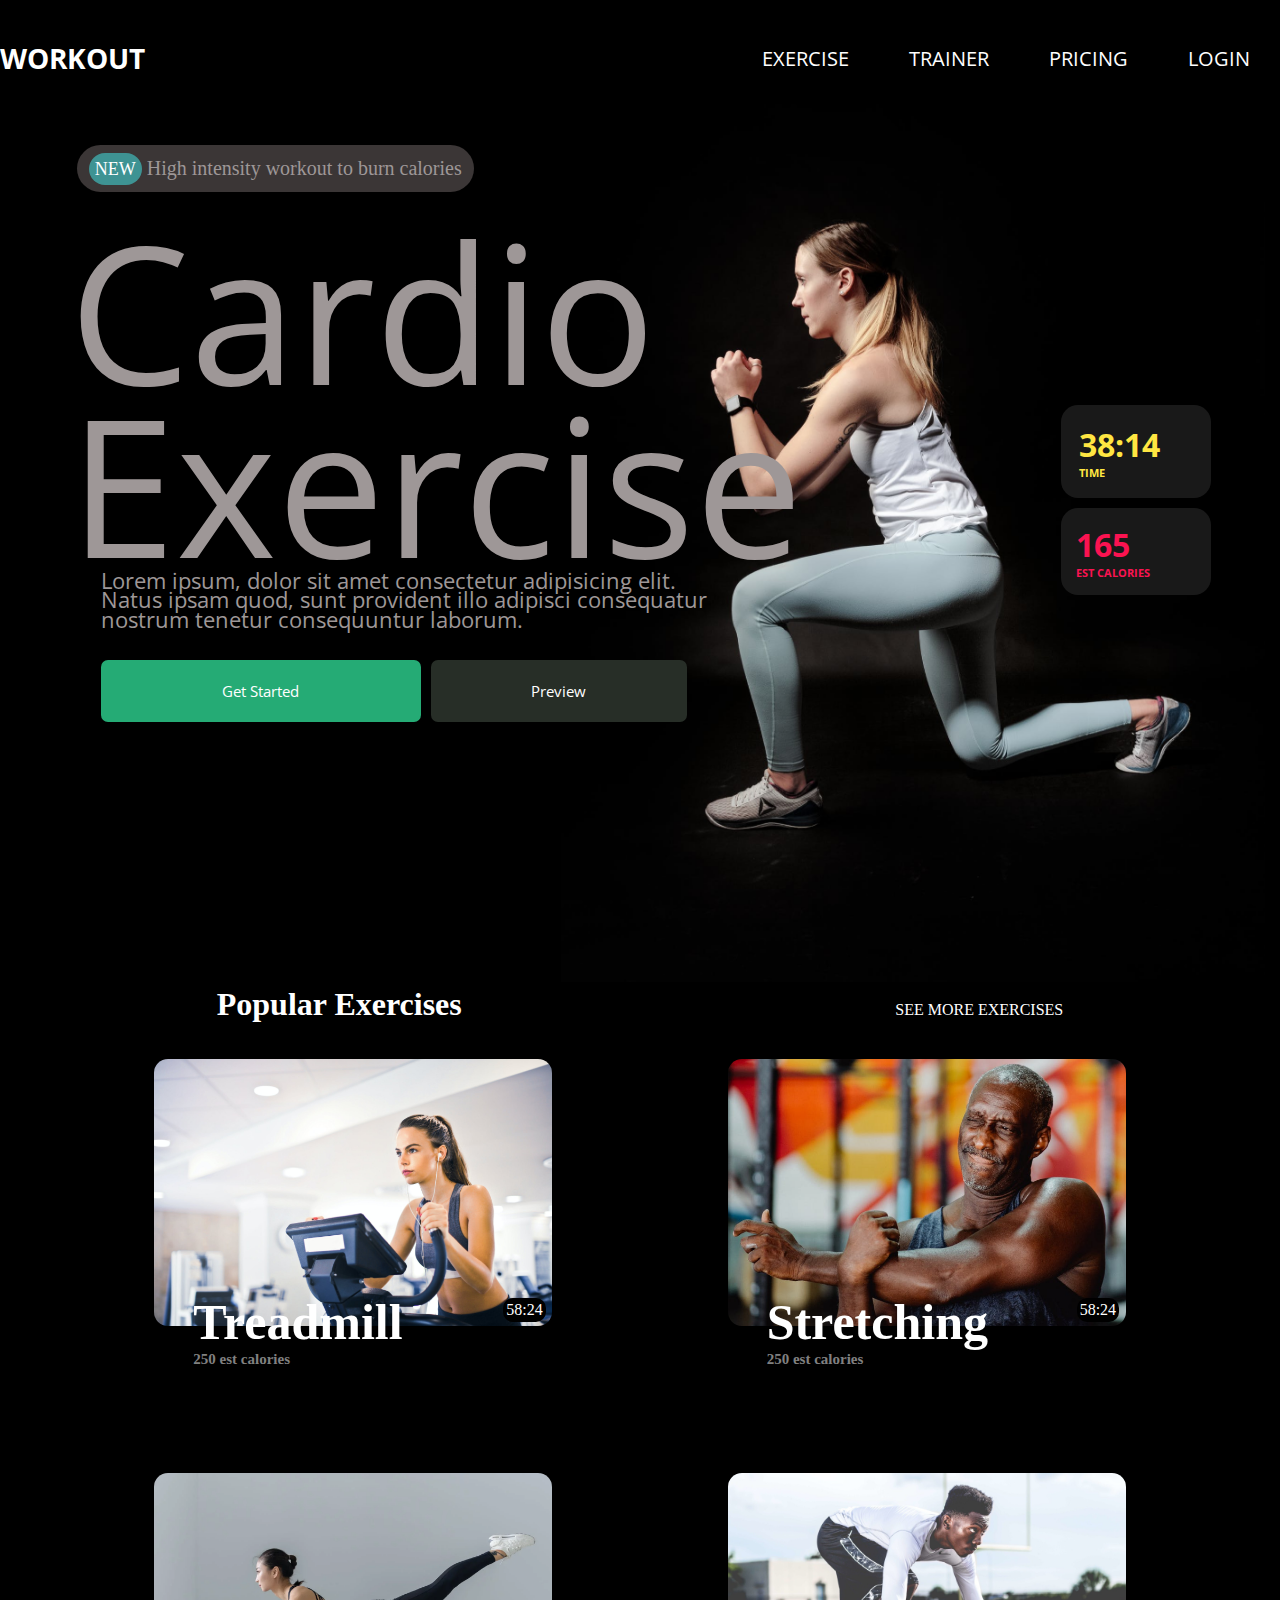
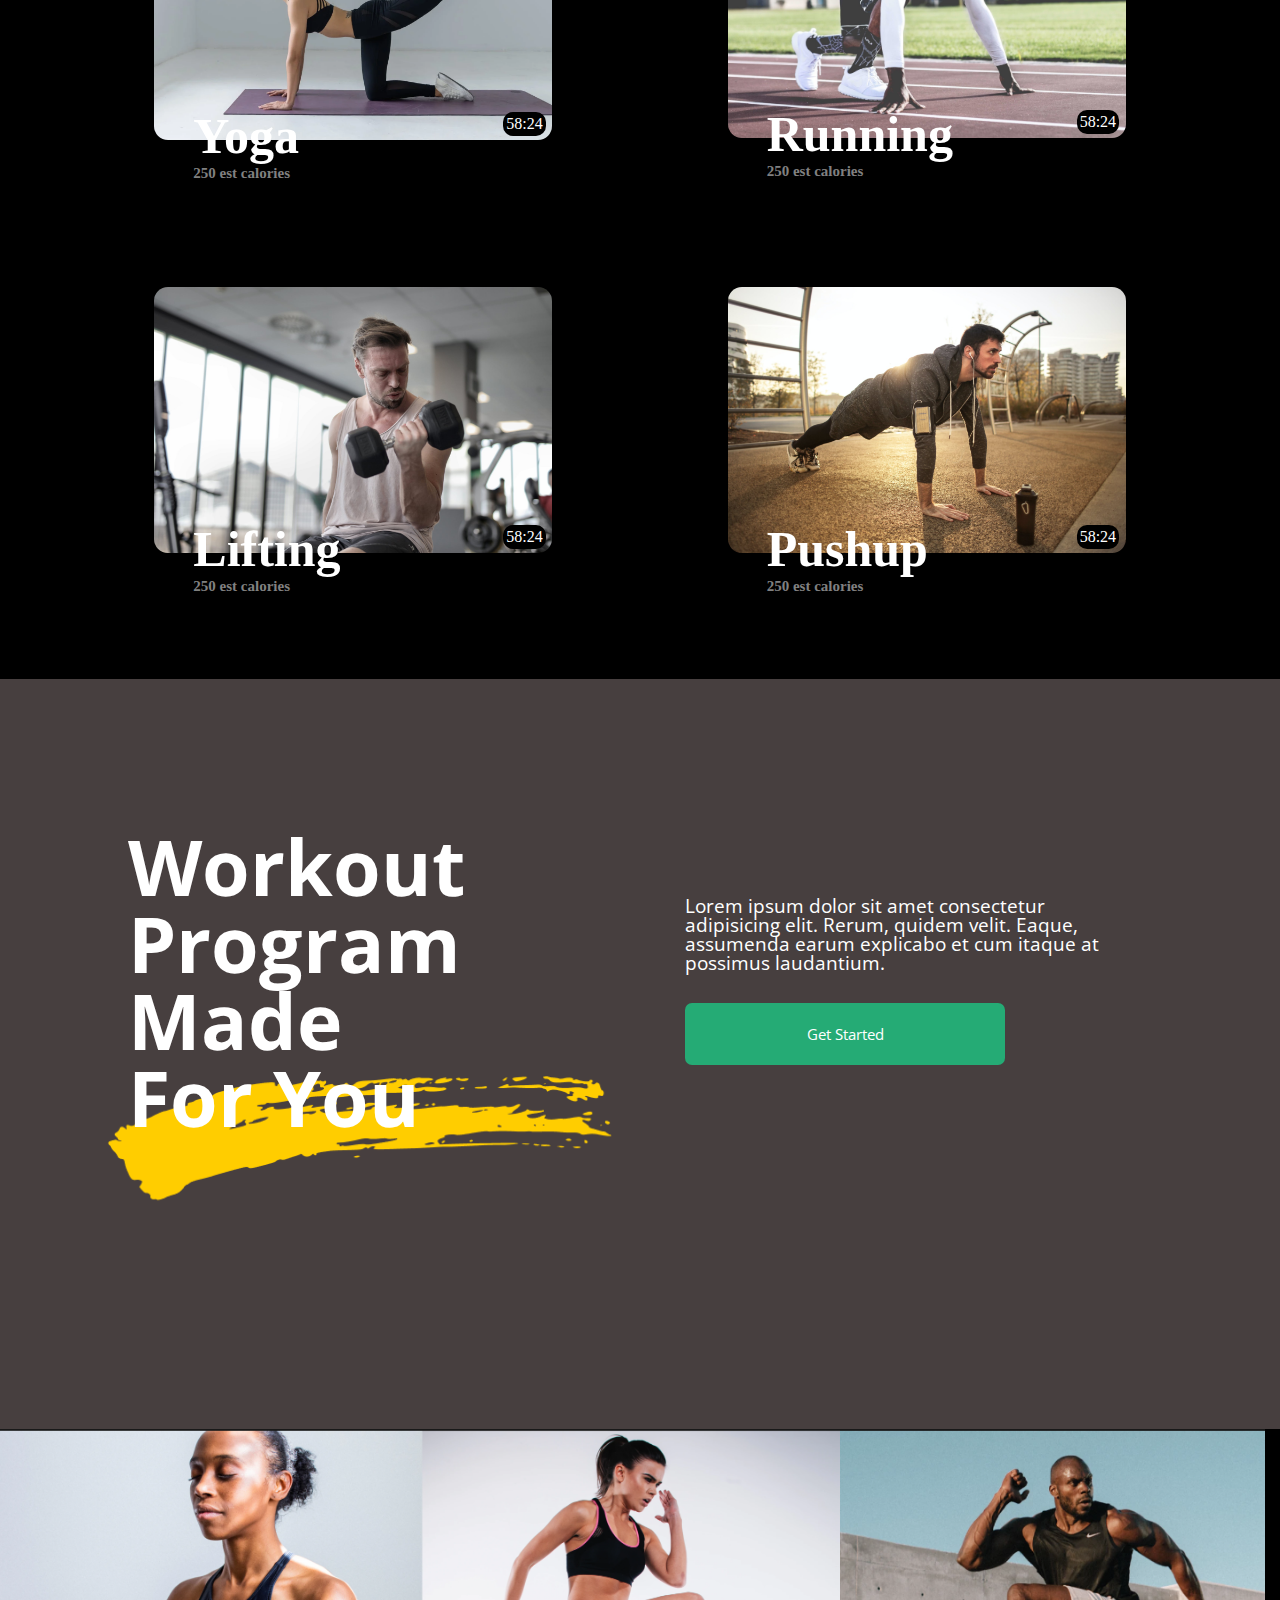
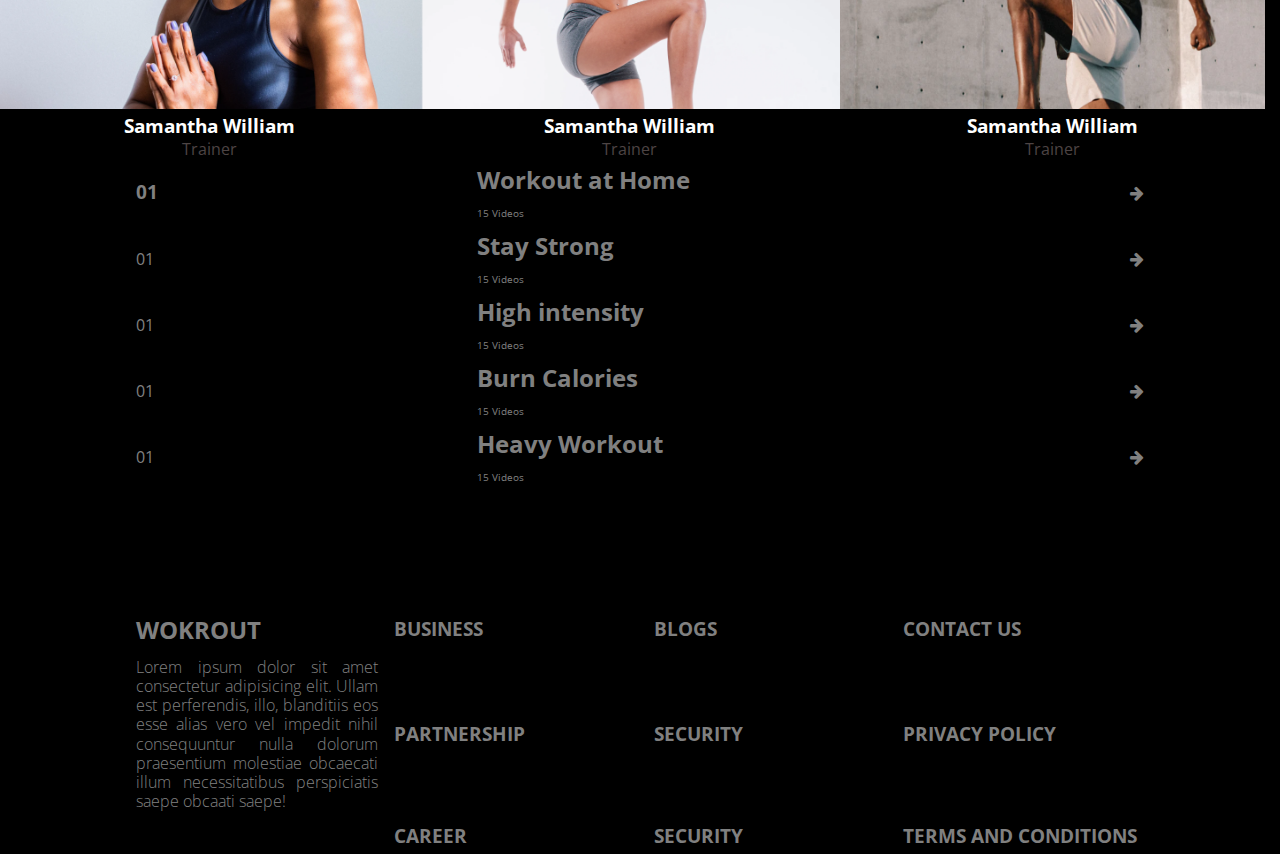
==== commit 72532ec6: "add" ====
--- a/index.html
+++ b/index.html
@@ -1,6 +1,6 @@
 <!DOCTYPE html>
 <html lang="en">
-  <head>
+  <!-- <head>
     <meta charset="UTF-8" />
     <meta http-equiv="X-UA-Compatible" content="IE=edge" />
     <meta name="viewport" content="width=device-width, initial-scale=1.0" />
@@ -16,7 +16,7 @@
       href="https://cdnjs.cloudflare.com/ajax/libs/font-awesome/4.7.0/css/font-awesome.min.css"
     />
     <link rel="stylesheet" href="styles.css" />
-  </head>
+  </head> -->
 
   <body>
     <header>
--- a/styles.css
+++ b/styles.css
@@ -1750,6 +1750,7 @@
     display: flex;
     flex-direction: row;
     flex-wrap: wrap;
+
   }
   .img1 {
     background-color: #00000000;
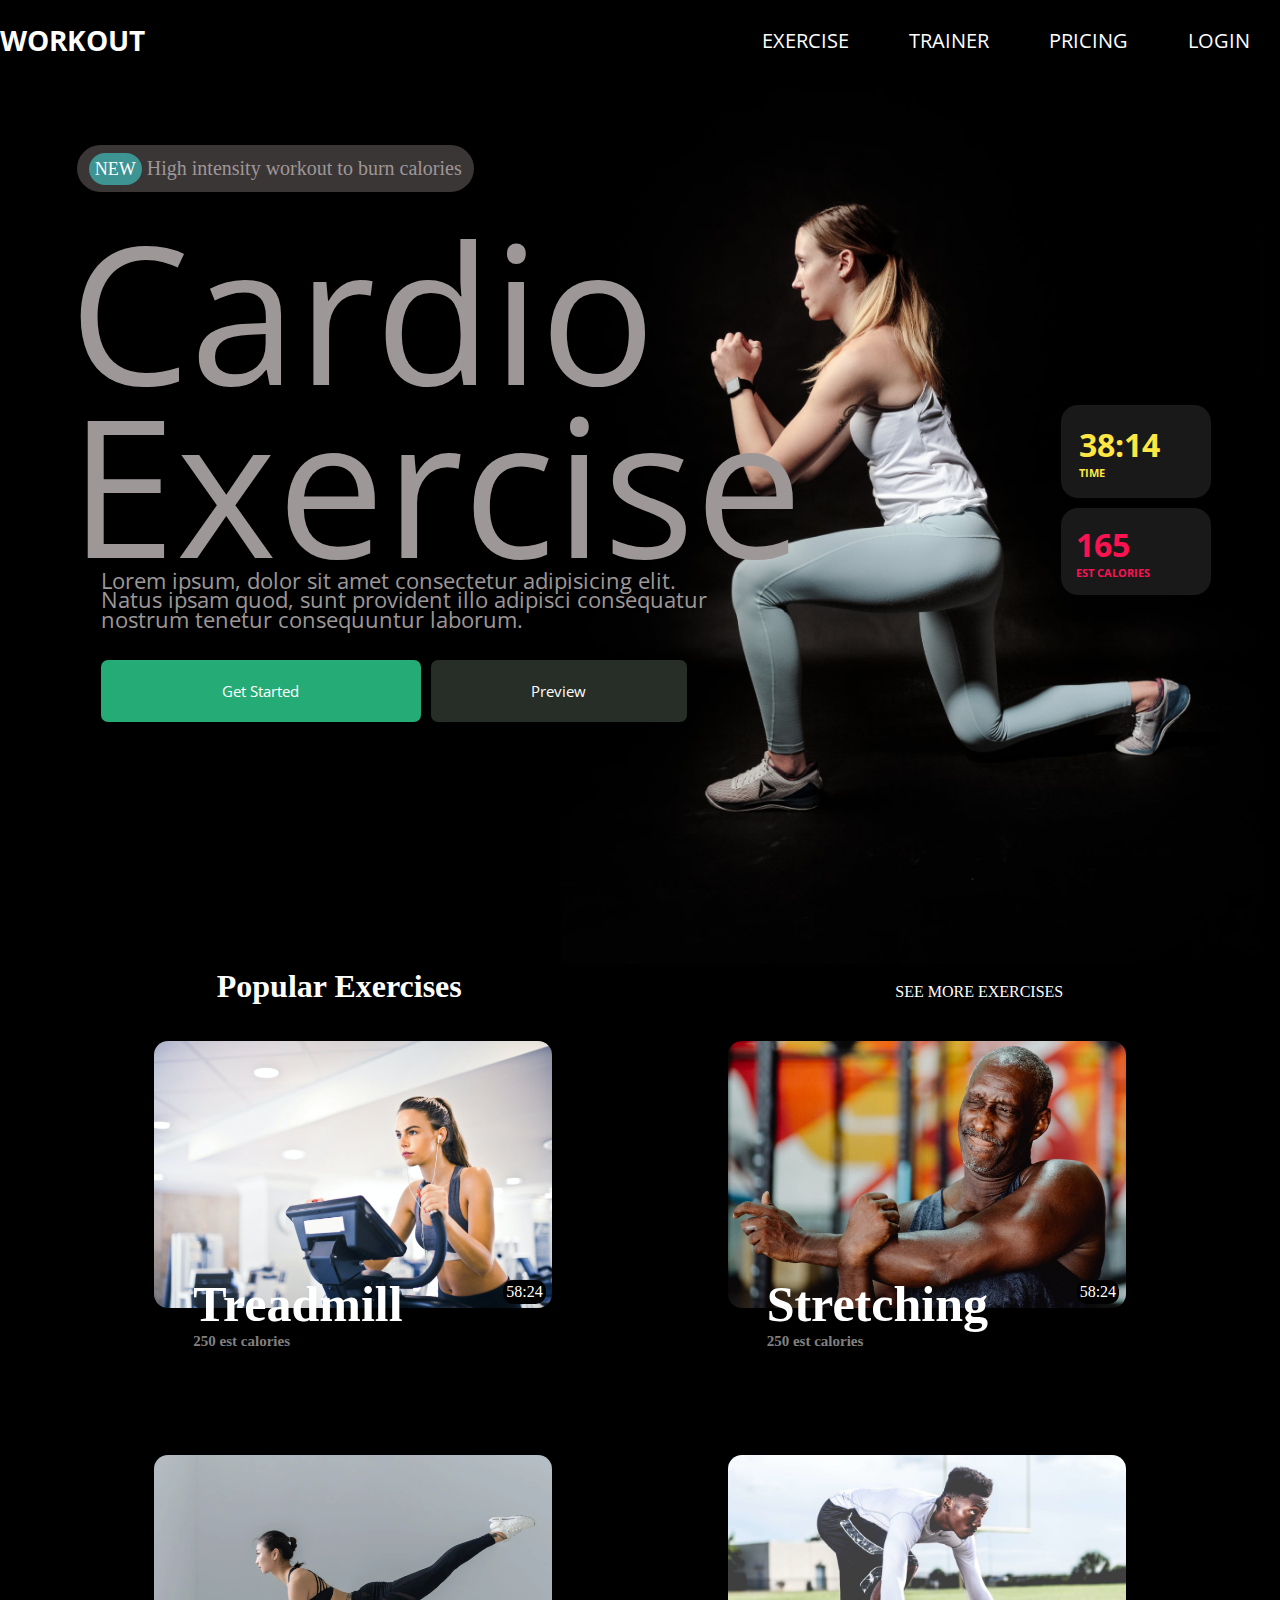
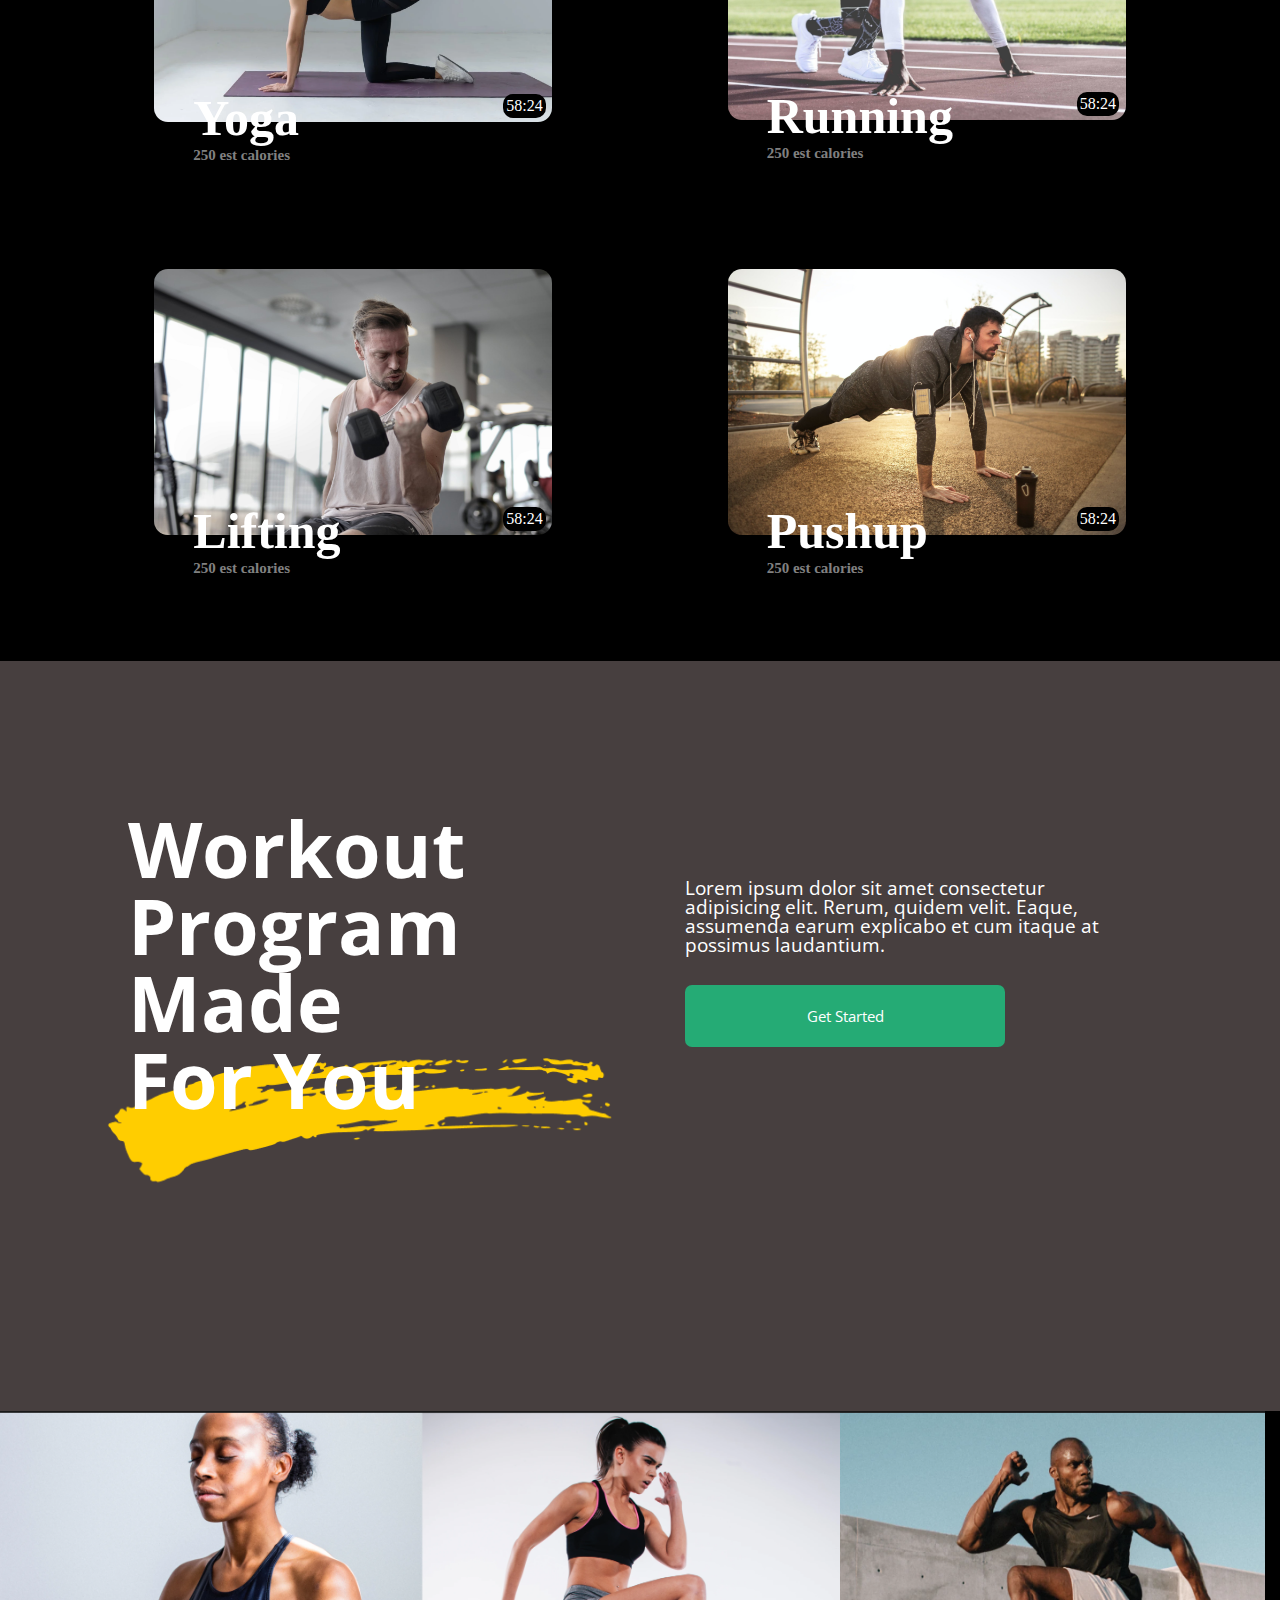
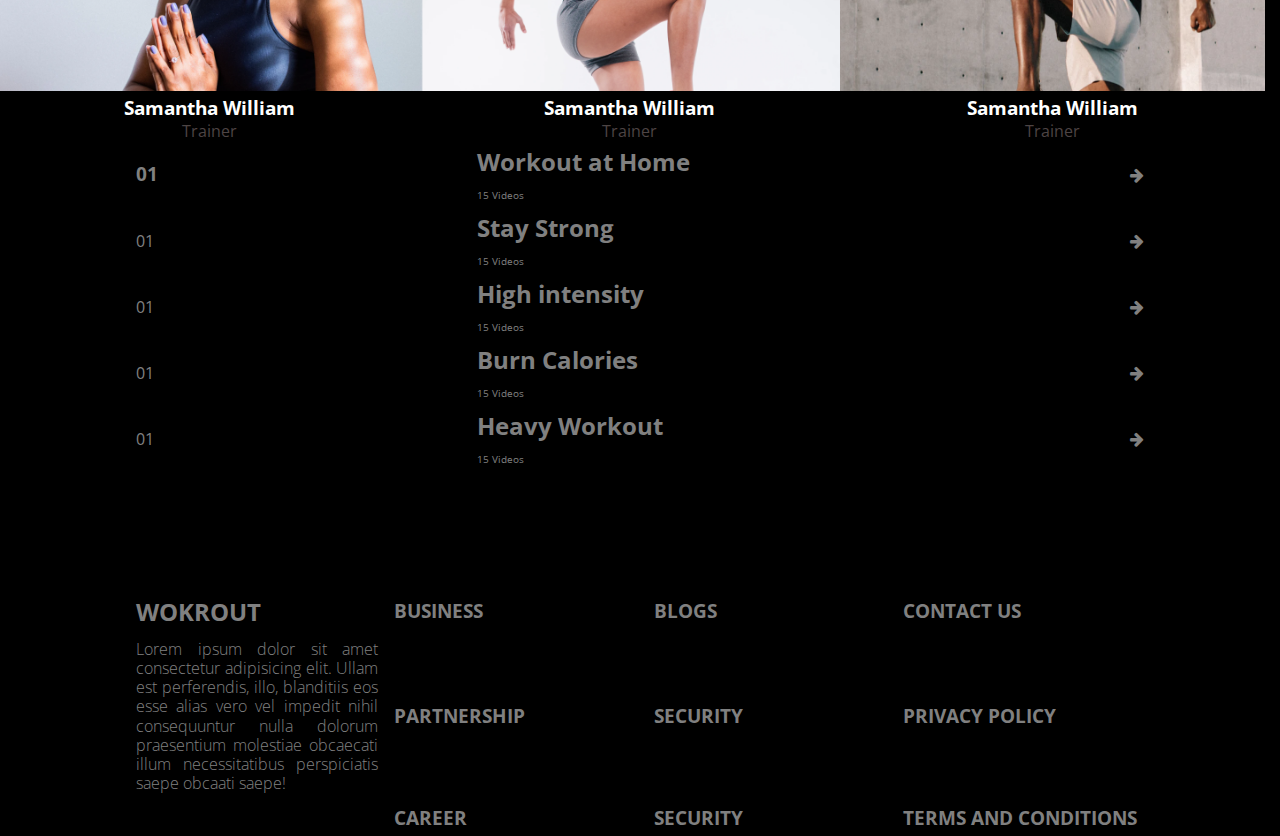
==== commit ab07254f: "add" ====
--- a/index.html
+++ b/index.html
@@ -1,6 +1,6 @@
 <!DOCTYPE html>
 <html lang="en">
-  <!-- <head>
+  <head>
     <meta charset="UTF-8" />
     <meta http-equiv="X-UA-Compatible" content="IE=edge" />
     <meta name="viewport" content="width=device-width, initial-scale=1.0" />
@@ -16,7 +16,7 @@
       href="https://cdnjs.cloudflare.com/ajax/libs/font-awesome/4.7.0/css/font-awesome.min.css"
     />
     <link rel="stylesheet" href="styles.css" />
-  </head> -->
+  </head>
 
   <body>
     <header>
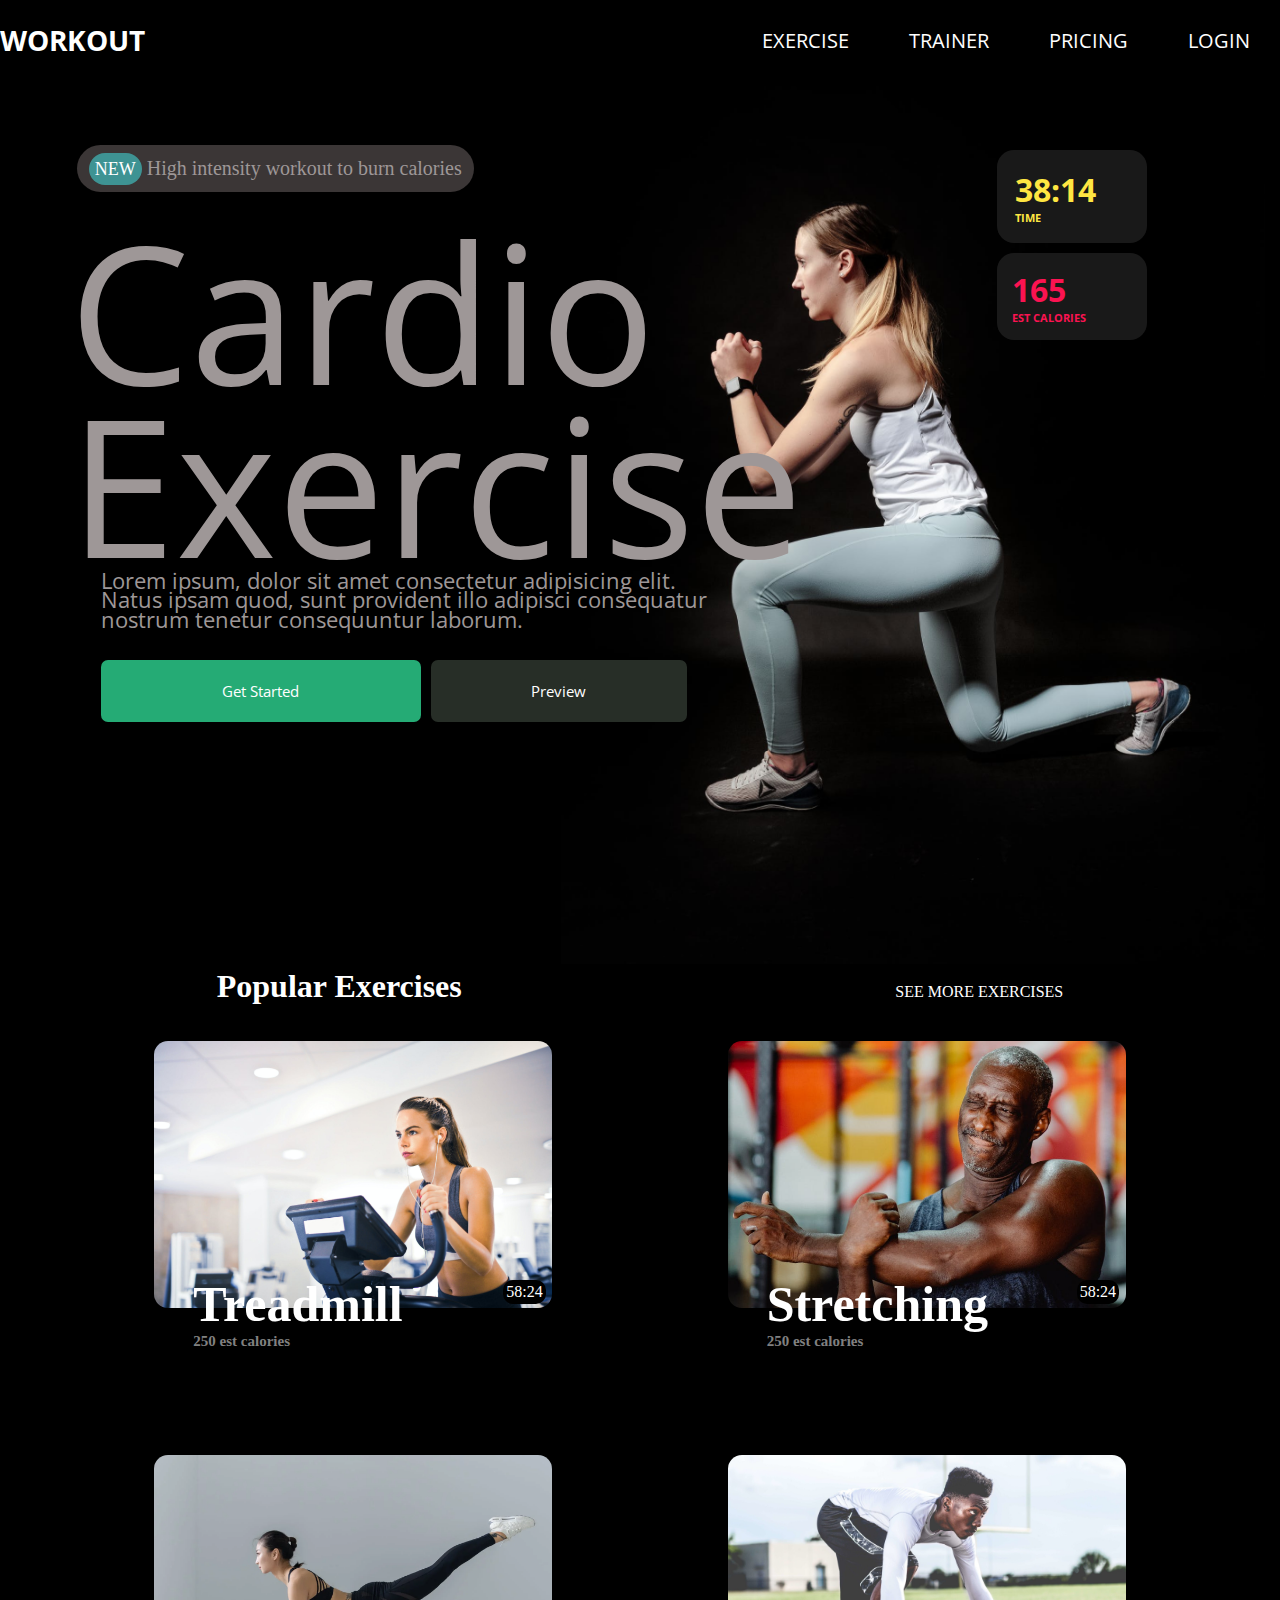
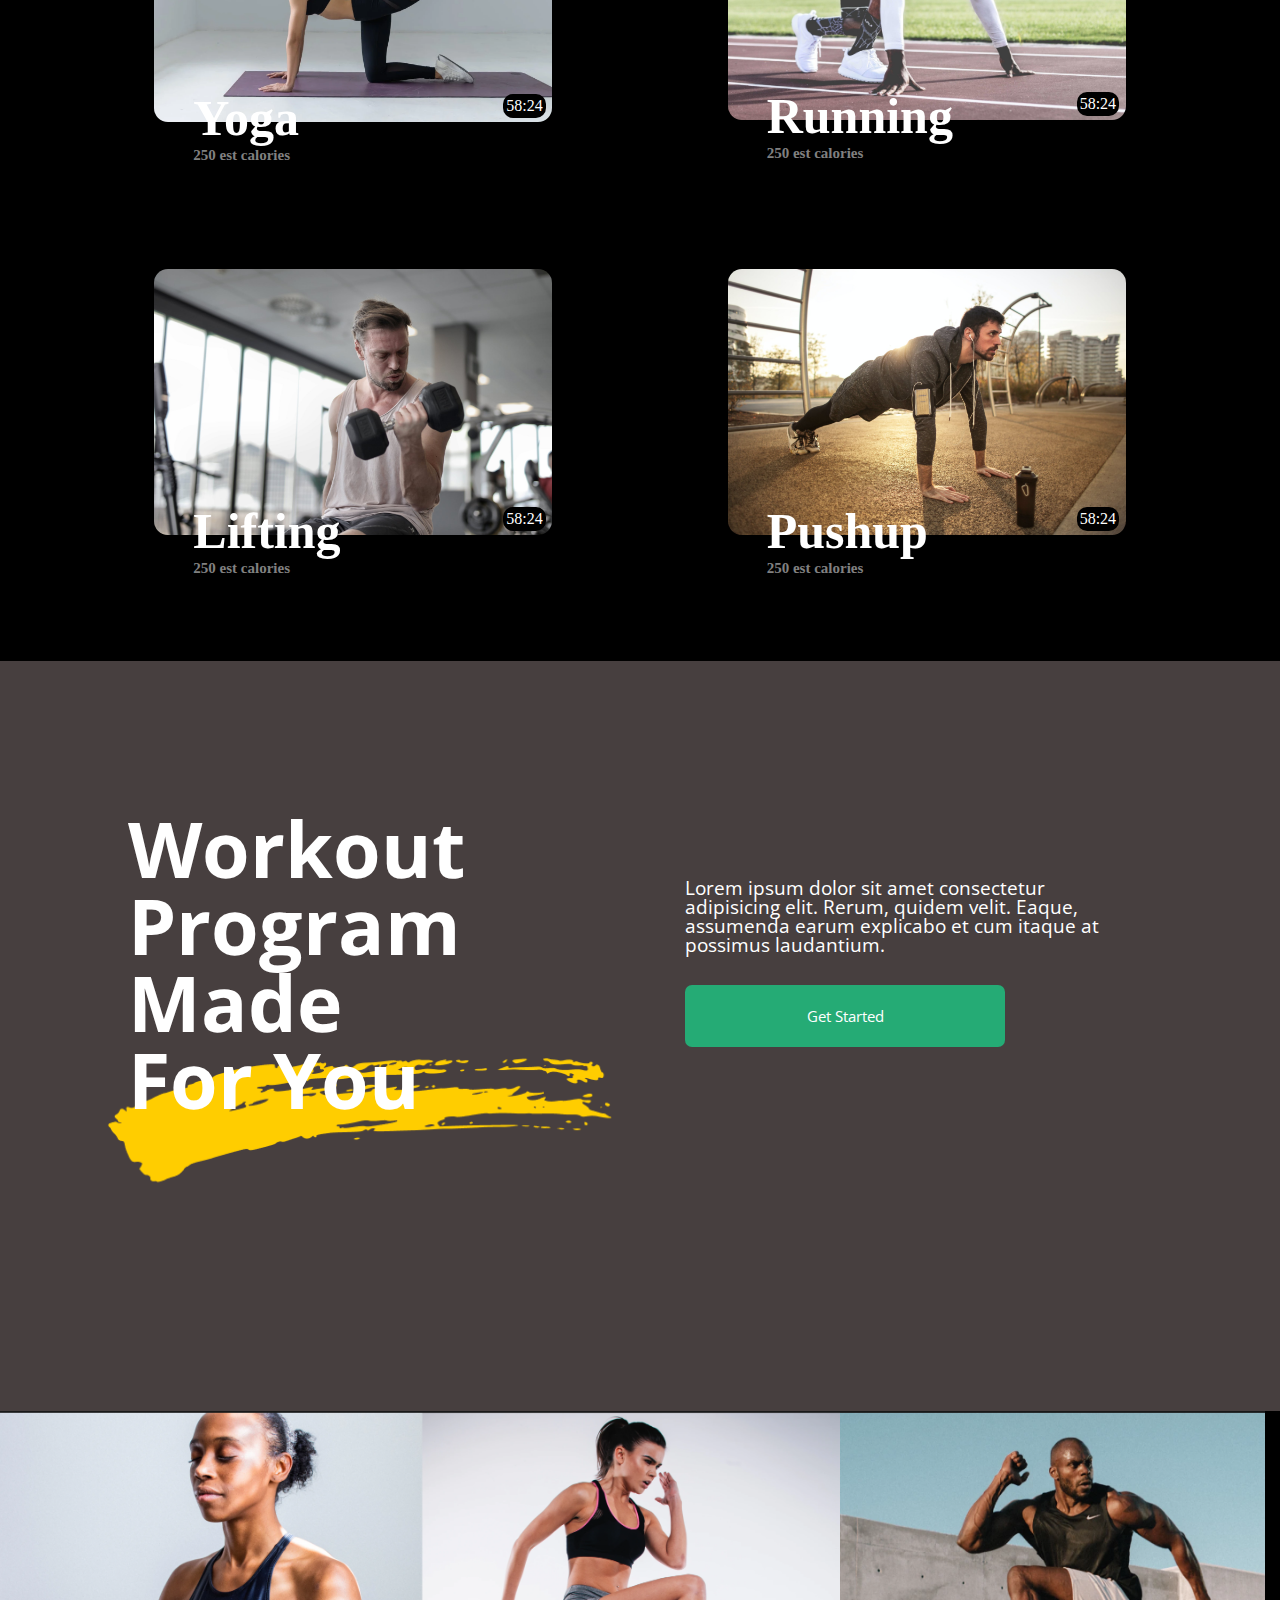
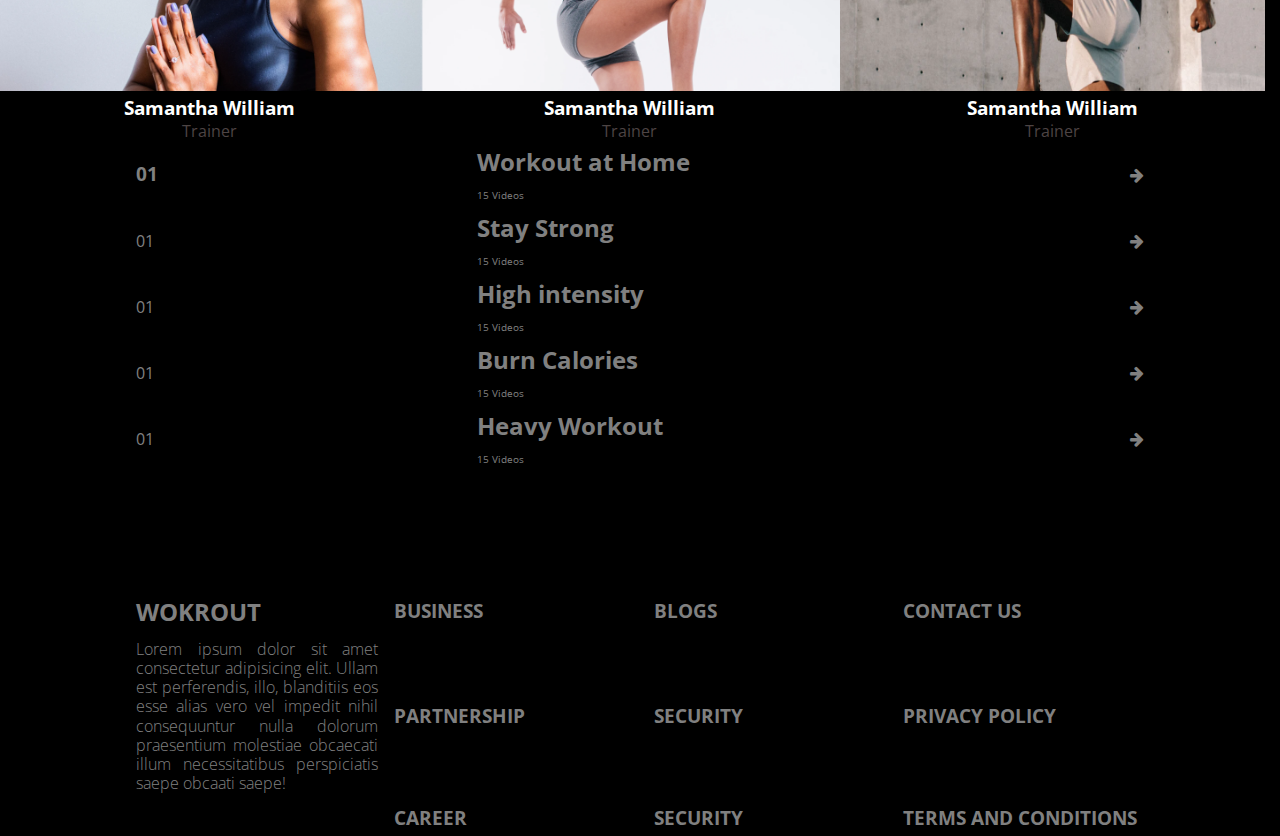
==== commit bdc15e89: "add" ====
--- a/index.html
+++ b/index.html
@@ -4,9 +4,9 @@
     <meta charset="UTF-8" />
     <meta http-equiv="X-UA-Compatible" content="IE=edge" />
     <meta name="viewport" content="width=device-width, initial-scale=1.0" />
-    <title>TradeX Application</title>
+    <title>Cardio Hub</title>
     <!-- CSS only -->
-
+<link rel="icon" type="image/png" href="assets/gym.png">
     <link
       href="https://fonts.googleapis.com/css2?family=Open+Sans:wght@500&display=swap"
       rel="stylesheet"
@@ -15,7 +15,7 @@
       rel="stylesheet"
       href="https://cdnjs.cloudflare.com/ajax/libs/font-awesome/4.7.0/css/font-awesome.min.css"
     />
-    <link rel="stylesheet" href="styles.css" />
+    <link rel="stylesheet" href="styles.css"  />
   </head>
 
   <body>
--- a/styles.css
+++ b/styles.css
@@ -154,8 +154,8 @@
   }
   .stat {
     position: absolute;
-    right: 5%;
-    top: 45%;
+    right: 10%;
+    top: 150px;
   }
   .stat-time {
     color: #FFE642;
@@ -472,8 +472,8 @@
   }
   .stat {
     position: absolute;
-    right: 5%;
-    top: 45%;
+    right: 4%;
+    top: 150px;
   }
   .stat-time {    color: #FFE642;
 
@@ -821,14 +821,14 @@
   .stat {
     position: absolute;
     right: 5%;
-    top: 45%;
+    top: 150px;
   }
   .stat-time {    color: #FFE642;
 
     margin: 0 0 010px 0;
     text-align: left;
-    width: 150px;
-    padding: 18px;
+    width: 120px;
+    padding: 10px;
     background-color: #191919;
     font-family: "Open Sans", sans-serif;
     border-radius: 17px;
@@ -837,8 +837,8 @@
 
     text-align: left;
     margin: 010px 05px 0 0;
-    width: 150px;
-    padding: 15px;
+    width: 120px;
+    padding: 10px;
     background-color: #191919;
     font-family: "Open Sans", sans-serif;
     border-radius: 17px;
@@ -1231,7 +1231,7 @@
   }
   .stat-time {
     color: #FFE642;
-    font-size: 18px;
+    font-size: 10px;
     margin: 0 0 010px 0;
     text-align: left;
     width: max-content;
@@ -1242,7 +1242,7 @@
   }
   .stat-cal {
     color: #FB1351;
-    font-size: 18px;
+    font-size: 10px;
     margin: 0 0 010px 0;
     text-align: left;
     width: max-content;
@@ -1609,12 +1609,12 @@
   }
   .stat {
     position: absolute;
-    right: 7%;
+    right: 10%;
     top: 90px;
   }
   .stat-time {
     color: #FFE642;
-    font-size: 4px;
+    font-size: 8px;
     margin: 0 0 010px 0;
     text-align: left;
     width: max-content;
@@ -1625,10 +1625,10 @@
   }
   .stat-cal {
     color: #FB1351;
-    font-size: 4px;
+    font-size: 8px;
     margin: 0 0 010px 0;
     text-align: left;
-    width: 30px;
+    width: max-content;
     padding: 5px;
     background-color: #191919;
     font-family: "Open Sans", sans-serif;
